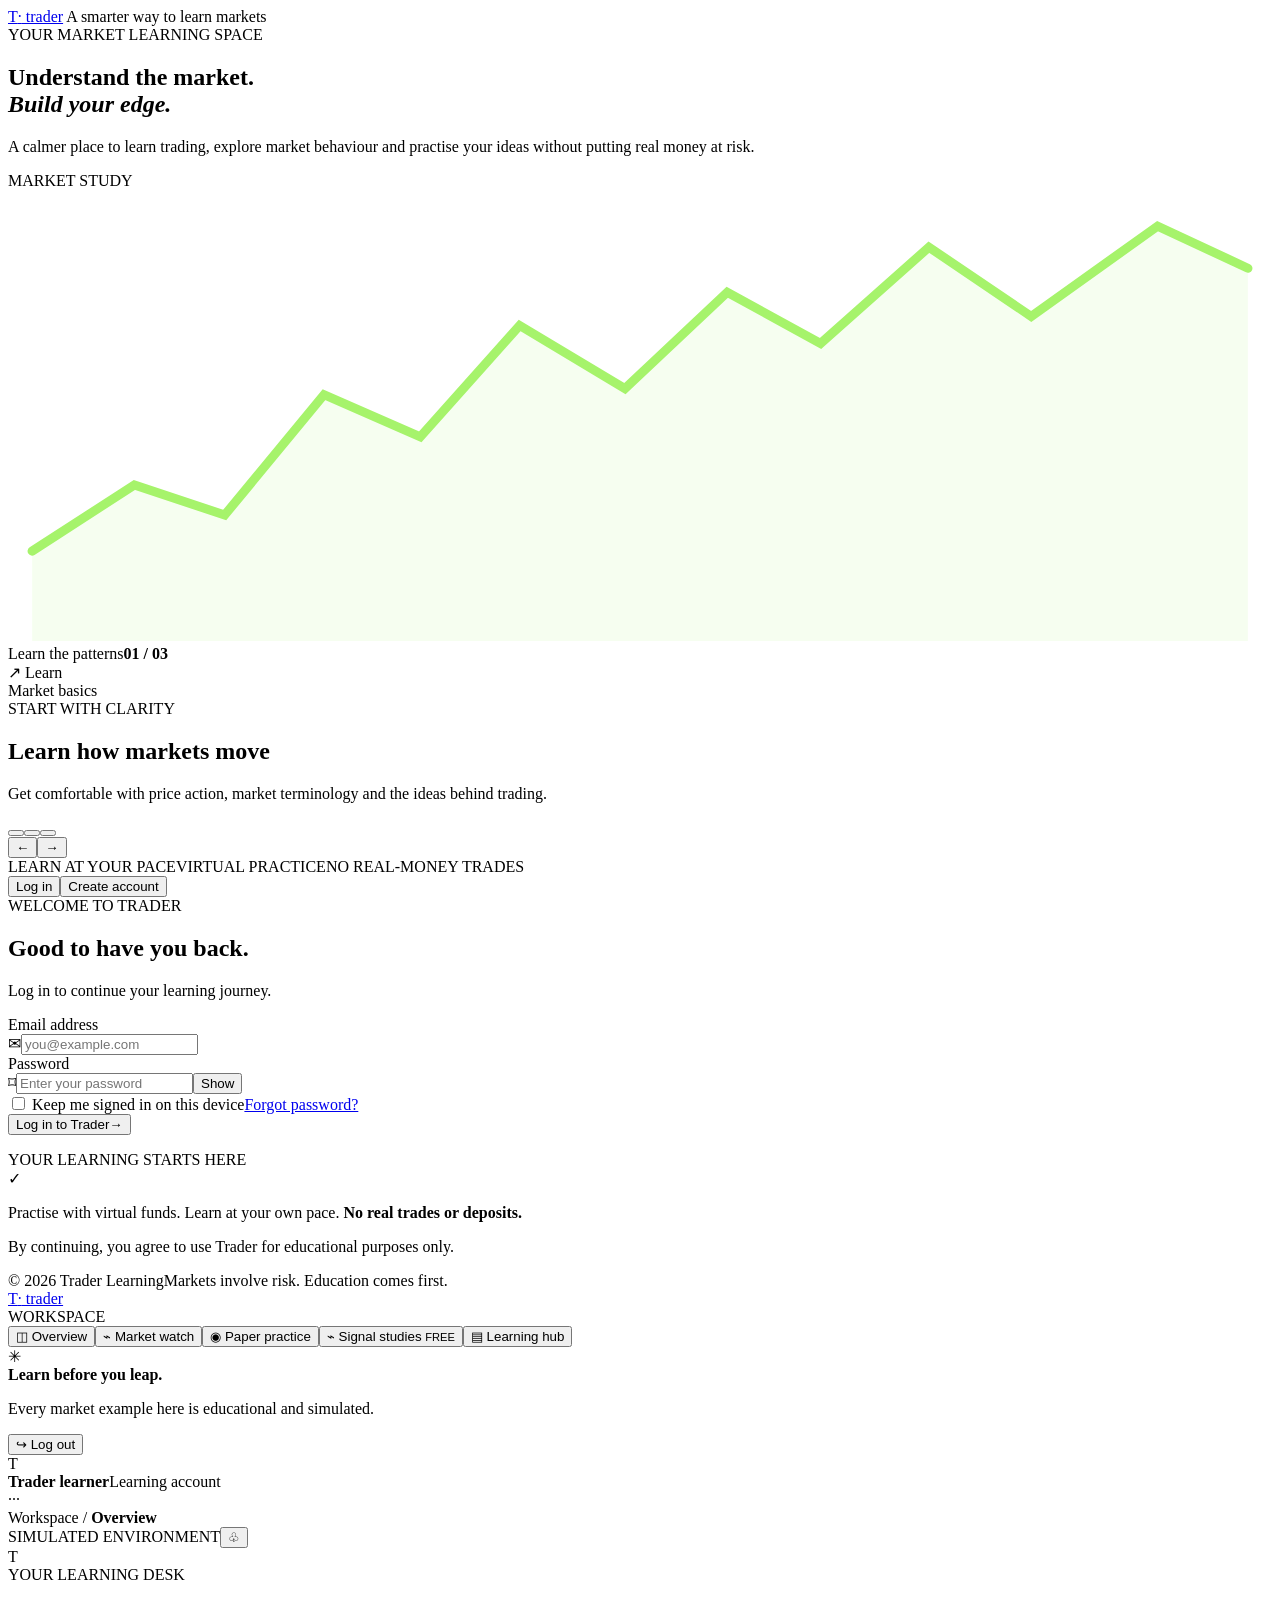
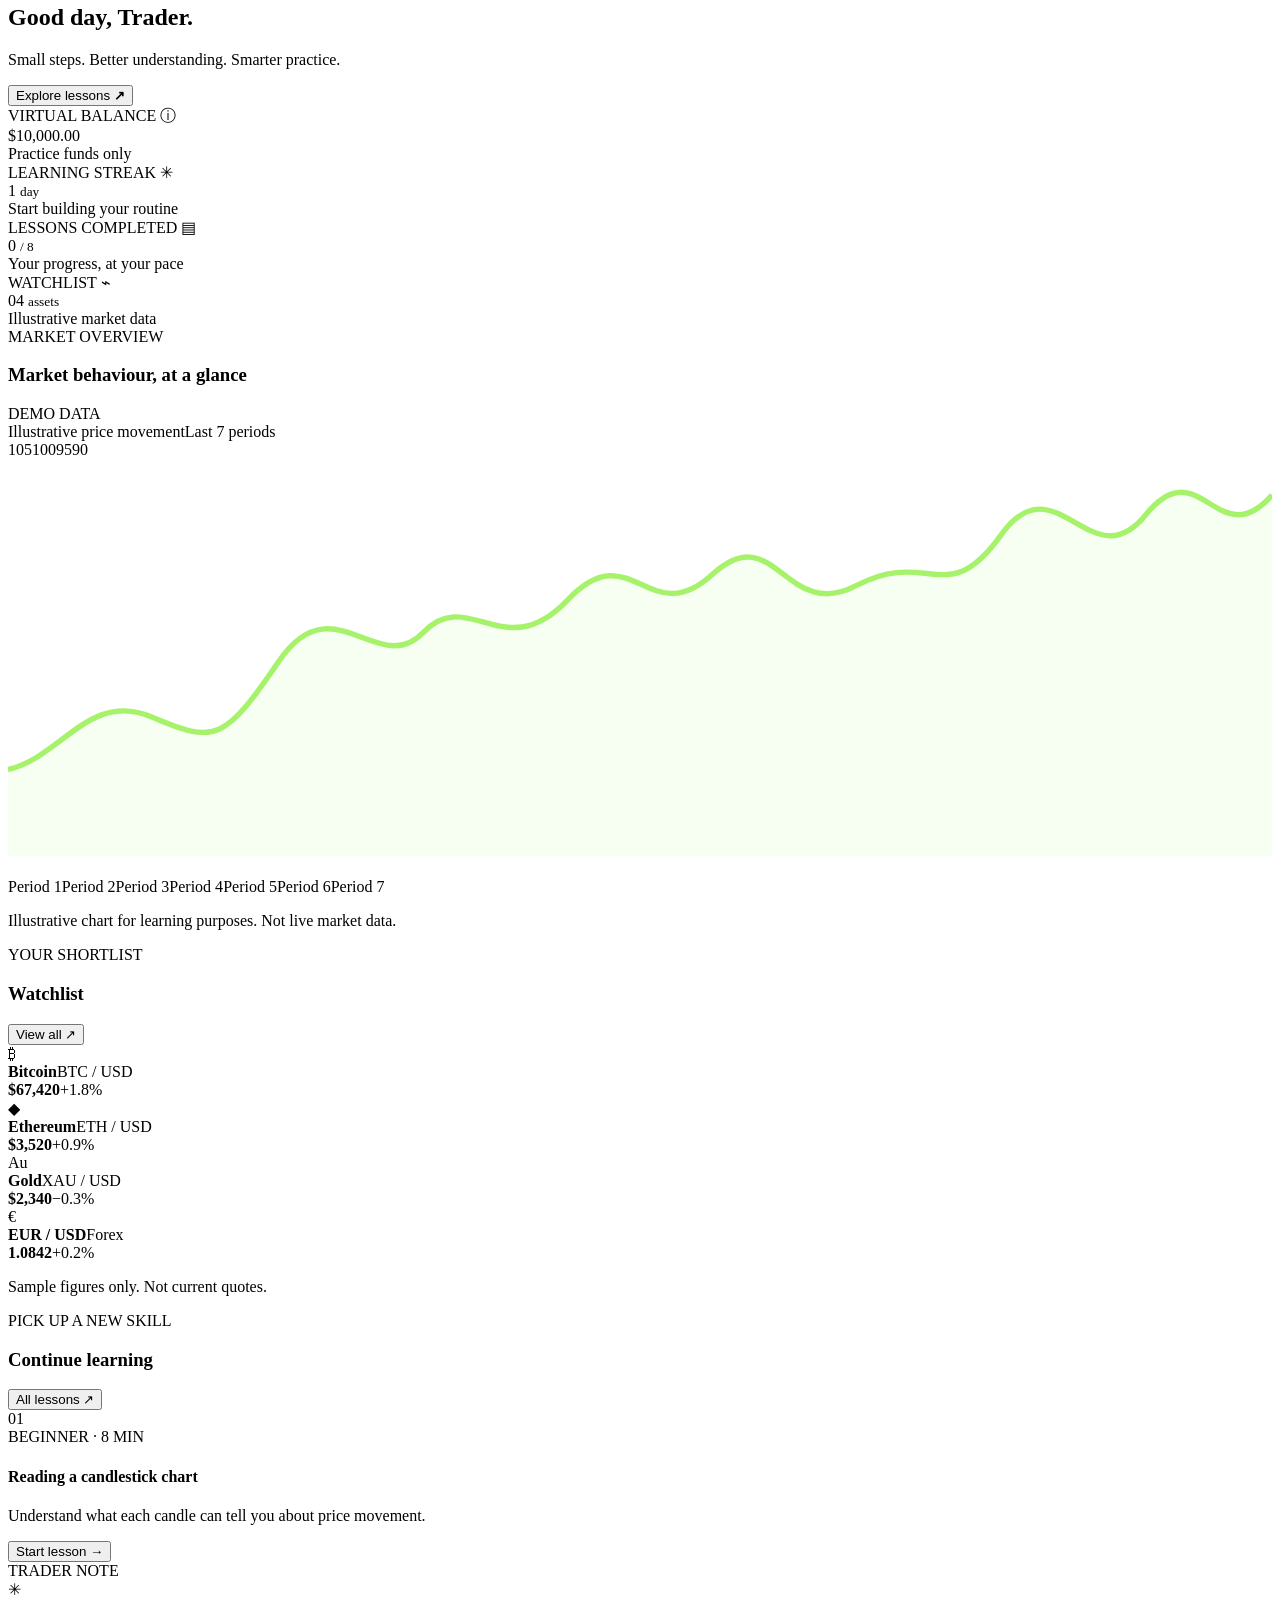
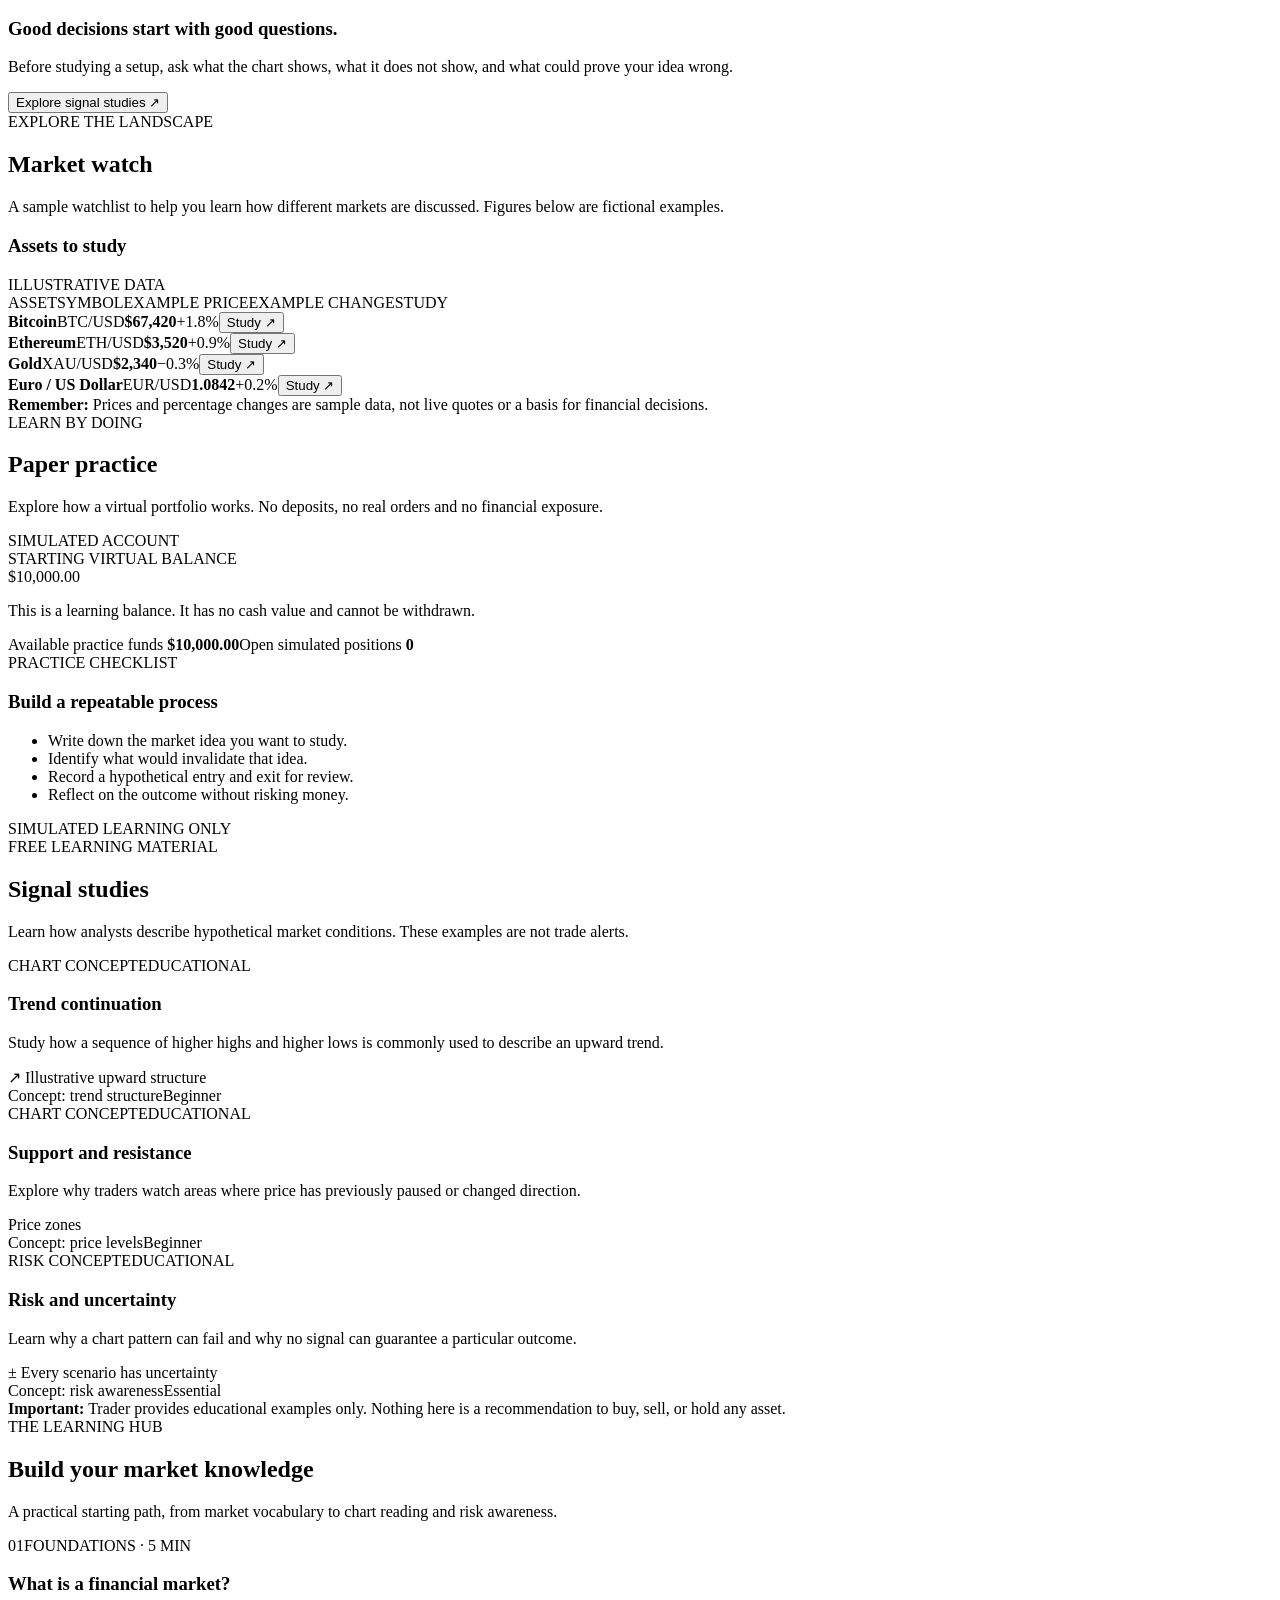
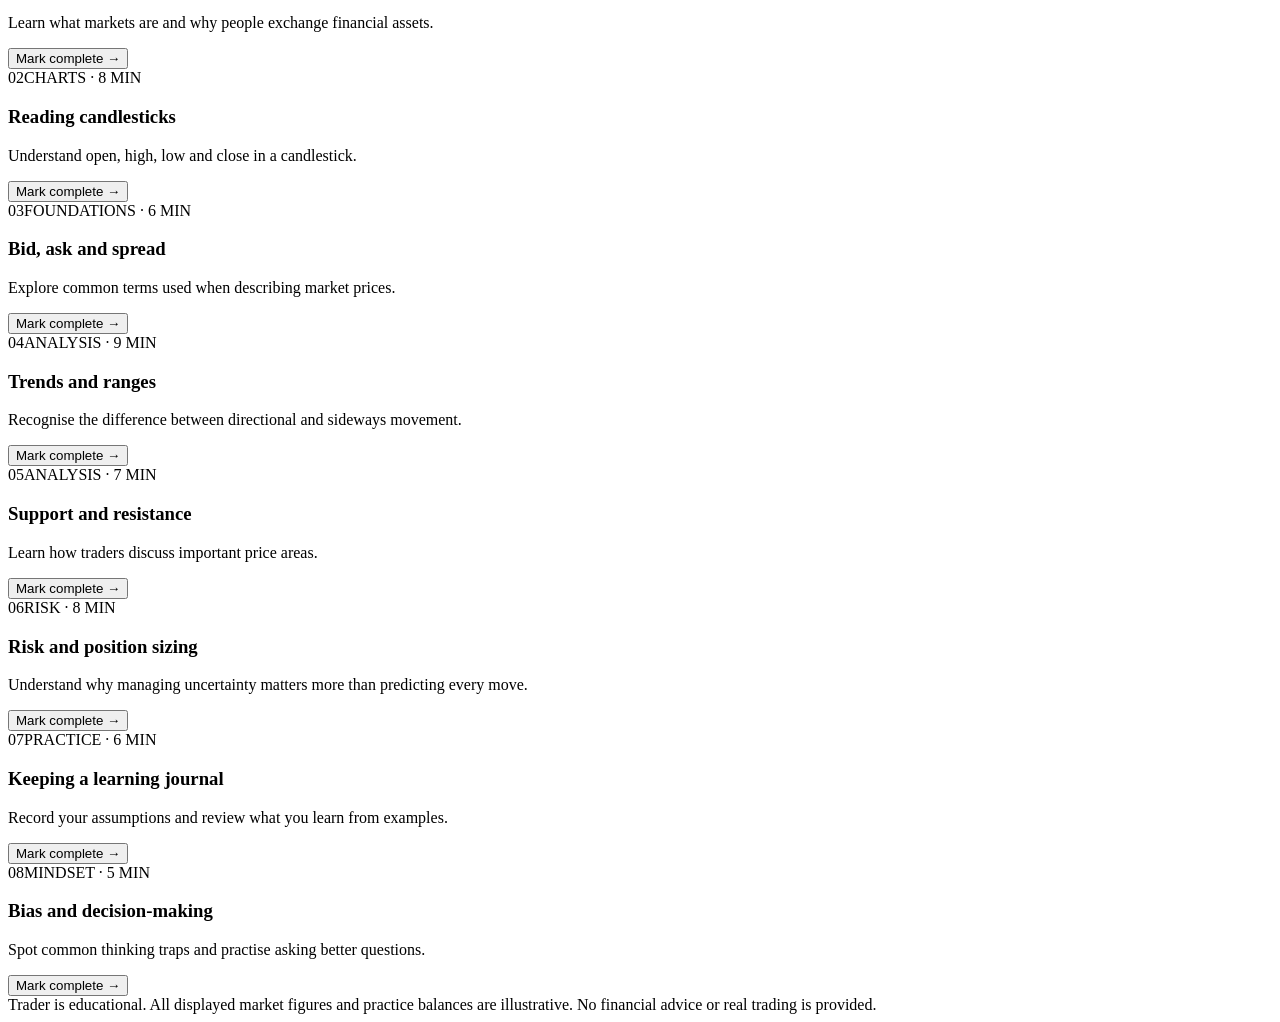
==== index.html @ 529ca163 "Build Trader educational trading platform interface" ====
<!DOCTYPE html>
<html lang="en"><head><meta charset="UTF-8"><meta name="viewport" content="width=device-width,initial-scale=1"><meta name="theme-color" content="#090e0c"><meta name="description" content="Learn markets, explore chart concepts and practise with virtual funds."><title>Trader | Learn the markets</title><link rel="preconnect" href="https://fonts.googleapis.com"><link href="https://fonts.googleapis.com/css2?family=DM+Sans:wght@400;500;600;700&family=Space+Grotesk:wght@400;500;600;700&display=swap" rel="stylesheet"><link rel="stylesheet" href="styles.css"></head>
<body>
<div class="auth-shell" id="authShell"><header class="auth-top"><a class="brand" href="#"><span class="brand-mark">T<span>·</span></span> trader</a><span class="secure-note"><i></i> A smarter way to learn markets</span></header>
<main class="auth-layout"><section class="intro-panel"><div class="eyebrow"><span class="pulse"></span> YOUR MARKET LEARNING SPACE</div><h1>Understand the market.<br><em>Build your edge.</em></h1><p class="intro-copy">A calmer place to learn trading, explore market behaviour and practise your ideas without putting real money at risk.</p>
<div class="slide-card"><div class="slide-art"><div class="art-grid"></div><div class="art-orbit orbit-one"></div><div class="art-orbit orbit-two"></div><div class="mini-chart"><span class="chart-label">MARKET STUDY</span><svg viewBox="0 0 420 150" role="img" aria-label="Illustrative market chart"><path d="M8 120 L42 98 L72 108 L105 68 L137 82 L170 45 L205 66 L239 34 L270 51 L306 19 L340 42 L382 12 L412 26" fill="none" stroke="#a6f36b" stroke-width="3" stroke-linecap="round"/><path d="M8 120 L42 98 L72 108 L105 68 L137 82 L170 45 L205 66 L239 34 L270 51 L306 19 L340 42 L382 12 L412 26 L412 150 L8 150Z" fill="#a6f36b" opacity=".1"/></svg><div class="chart-foot"><span>Learn the patterns</span><b>01 / 03</b></div></div><div class="floating-tag tag-a">↗ Learn</div><div class="floating-tag tag-b">Market basics</div></div><div class="slide-copy"><div class="slide-kicker" id="slideKicker">START WITH CLARITY</div><h2 id="slideTitle">Learn how markets move</h2><p id="slideText">Get comfortable with price action, market terminology and the ideas behind trading.</p></div><div class="slide-controls"><div class="dots"><button class="dot active" data-slide="0" aria-label="Slide 1"></button><button class="dot" data-slide="1" aria-label="Slide 2"></button><button class="dot" data-slide="2" aria-label="Slide 3"></button></div><div class="slide-arrows"><button id="prevSlide" aria-label="Previous slide">←</button><button id="nextSlide" aria-label="Next slide">→</button></div></div></div><div class="trust-row"><span>LEARN AT YOUR PACE</span><span>VIRTUAL PRACTICE</span><span>NO REAL-MONEY TRADES</span></div></section>
<section class="auth-card"><div class="auth-tabs"><button class="auth-tab active" data-mode="login">Log in</button><button class="auth-tab" data-mode="signup">Create account</button></div><div class="auth-heading"><div class="eyebrow">WELCOME TO TRADER</div><h2 id="authTitle">Good to have you back.</h2><p id="authSubtitle">Log in to continue your learning journey.</p></div><form id="authForm"><label for="email">Email address</label><div class="field"><span>✉</span><input id="email" type="email" placeholder="you@example.com" autocomplete="email" required></div><label for="password">Password</label><div class="field"><span>⌑</span><input id="password" type="password" placeholder="Enter your password" minlength="8" required><button class="show-pass" type="button" id="togglePassword">Show</button></div><div class="form-extras"><label class="check-label"><input type="checkbox" id="remember"> <span>Keep me signed in on this device</span></label><a href="#" id="forgotLink">Forgot password?</a></div><button class="primary-btn full" type="submit"><span id="submitText">Log in to Trader</span><b>→</b></button><p class="form-message" id="formMessage" role="status"></p></form><div class="auth-divider"><span>YOUR LEARNING STARTS HERE</span></div><div class="auth-foot"><span class="shield">✓</span><p>Practise with virtual funds. Learn at your own pace. <strong>No real trades or deposits.</strong></p></div><p class="terms">By continuing, you agree to use Trader for educational purposes only.</p></section></main><footer class="site-footer"><span>© 2026 Trader Learning</span><span>Markets involve risk. Education comes first.</span></footer></div>
<div class="app-shell hidden" id="appShell"><aside class="sidebar"><a class="brand side-brand" href="#"><span class="brand-mark">T<span>·</span></span> trader</a><div class="workspace-label">WORKSPACE</div><nav class="side-nav"><button class="nav-link active" data-page="overview"><span>◫</span> Overview</button><button class="nav-link" data-page="markets"><span>⌁</span> Market watch</button><button class="nav-link" data-page="practice"><span>◉</span> Paper practice</button><button class="nav-link" data-page="signals"><span>⌁</span> Signal studies <small>FREE</small></button><button class="nav-link" data-page="learn"><span>▤</span> Learning hub</button></nav><div class="sidebar-bottom"><div class="risk-card"><div class="risk-icon">✳</div><strong>Learn before you leap.</strong><p>Every market example here is educational and simulated.</p></div><button class="nav-link" id="logoutBtn"><span>↪</span> Log out</button><div class="profile-mini"><div class="avatar">T</div><div><strong id="profileEmail">Trader learner</strong><span>Learning account</span></div><span class="more">···</span></div></div></aside>
<main class="main-area"><header class="topbar"><div><span class="breadcrumb">Workspace /</span> <strong id="pageName">Overview</strong></div><div class="top-actions"><span class="market-status"><i></i> SIMULATED ENVIRONMENT</span><button class="icon-btn" aria-label="Notifications">♧</button><div class="avatar small-avatar">T</div></div></header><div class="page-content">
<section class="page-view active" id="page-overview"><div class="welcome-row"><div><div class="eyebrow">YOUR LEARNING DESK</div><h1>Good day, <span id="welcomeName">Trader</span>.</h1><p>Small steps. Better understanding. Smarter practice.</p></div><button class="outline-btn" data-go="learn">Explore lessons <b>↗</b></button></div>
<div class="stats-grid"><article class="stat-card"><div class="stat-top">VIRTUAL BALANCE <span>ⓘ</span></div><div class="stat-value">$10,000.00</div><div class="stat-foot"><span class="green-dot"></span> Practice funds only</div></article><article class="stat-card"><div class="stat-top">LEARNING STREAK <span>✳</span></div><div class="stat-value">1 <small>day</small></div><div class="stat-foot">Start building your routine</div></article><article class="stat-card"><div class="stat-top">LESSONS COMPLETED <span>▤</span></div><div class="stat-value" id="lessonCount">0 <small>/ 8</small></div><div class="stat-foot">Your progress, at your pace</div></article><article class="stat-card"><div class="stat-top">WATCHLIST <span>⌁</span></div><div class="stat-value">04 <small>assets</small></div><div class="stat-foot">Illustrative market data</div></article></div>
<div class="dashboard-grid"><article class="panel chart-panel"><div class="panel-head"><div><div class="eyebrow">MARKET OVERVIEW</div><h3>Market behaviour, at a glance</h3></div><span class="live-pill">DEMO DATA</span></div><div class="chart-legend"><span><i></i> Illustrative price movement</span><span>Last 7 periods</span></div><div class="large-chart"><div class="y-labels"><span>105</span><span>100</span><span>95</span><span>90</span></div><svg viewBox="0 0 700 230" preserveAspectRatio="none" role="img" aria-label="Illustrative market price chart"><path class="grid-line" d="M0 30H700 M0 85H700 M0 140H700 M0 195H700"/><path d="M0 172 C30 165 45 128 80 143 S120 156 150 112 S205 122 230 96 S275 115 310 78 S355 96 390 64 S430 91 470 70 S520 84 550 42 S600 68 630 31 S670 54 700 20 L700 220 L0 220Z" fill="#a6f36b" opacity=".09"/><path d="M0 172 C30 165 45 128 80 143 S120 156 150 112 S205 122 230 96 S275 115 310 78 S355 96 390 64 S430 91 470 70 S520 84 550 42 S600 68 630 31 S670 54 700 20" fill="none" stroke="#a6f36b" stroke-width="3"/></svg></div><div class="chart-x"><span>Period 1</span><span>Period 2</span><span>Period 3</span><span>Period 4</span><span>Period 5</span><span>Period 6</span><span>Period 7</span></div><p class="chart-disclaimer">Illustrative chart for learning purposes. Not live market data.</p></article>
<article class="panel watch-panel"><div class="panel-head"><div><div class="eyebrow">YOUR SHORTLIST</div><h3>Watchlist</h3></div><button class="text-btn" data-go="markets">View all ↗</button></div><div class="watch-row"><div class="coin-icon bitcoin">₿</div><div class="asset-name"><strong>Bitcoin</strong><span>BTC / USD</span></div><div class="asset-price"><strong>$67,420</strong><span class="positive">+1.8%</span></div></div><div class="watch-row"><div class="coin-icon ethereum">◆</div><div class="asset-name"><strong>Ethereum</strong><span>ETH / USD</span></div><div class="asset-price"><strong>$3,520</strong><span class="positive">+0.9%</span></div></div><div class="watch-row"><div class="coin-icon gold">Au</div><div class="asset-name"><strong>Gold</strong><span>XAU / USD</span></div><div class="asset-price"><strong>$2,340</strong><span class="negative">−0.3%</span></div></div><div class="watch-row"><div class="coin-icon forex">€</div><div class="asset-name"><strong>EUR / USD</strong><span>Forex</span></div><div class="asset-price"><strong>1.0842</strong><span class="positive">+0.2%</span></div></div><p class="chart-disclaimer">Sample figures only. Not current quotes.</p></article></div>
<div class="bottom-grid"><article class="panel"><div class="panel-head"><div><div class="eyebrow">PICK UP A NEW SKILL</div><h3>Continue learning</h3></div><button class="text-btn" data-go="learn">All lessons ↗</button></div><div class="lesson-feature"><div class="lesson-art"><span>01</span><div class="candles"><i></i><i></i><i></i><i></i><i></i><i></i><i></i></div></div><div class="lesson-info"><span class="lesson-tag">BEGINNER · 8 MIN</span><h4>Reading a candlestick chart</h4><p>Understand what each candle can tell you about price movement.</p><button class="small-primary" data-go="learn">Start lesson →</button></div></div></article><article class="panel insight-panel"><div class="eyebrow">TRADER NOTE</div><div class="insight-symbol">✳</div><h3>Good decisions start with good questions.</h3><p>Before studying a setup, ask what the chart shows, what it does not show, and what could prove your idea wrong.</p><button class="text-btn" data-go="signals">Explore signal studies ↗</button></article></div></section>
<section class="page-view" id="page-markets"><div class="eyebrow">EXPLORE THE LANDSCAPE</div><h1>Market watch</h1><p class="page-lead">A sample watchlist to help you learn how different markets are discussed. Figures below are fictional examples.</p><div class="panel table-panel"><div class="panel-head"><h3>Assets to study</h3><span class="live-pill">ILLUSTRATIVE DATA</span></div><div class="market-table"><div class="table-row table-head"><span>ASSET</span><span>SYMBOL</span><span>EXAMPLE PRICE</span><span>EXAMPLE CHANGE</span><span>STUDY</span></div><div class="table-row"><b>Bitcoin</b><span>BTC/USD</span><strong>$67,420</strong><span class="positive">+1.8%</span><button class="study-btn" data-study="Bitcoin">Study ↗</button></div><div class="table-row"><b>Ethereum</b><span>ETH/USD</span><strong>$3,520</strong><span class="positive">+0.9%</span><button class="study-btn" data-study="Ethereum">Study ↗</button></div><div class="table-row"><b>Gold</b><span>XAU/USD</span><strong>$2,340</strong><span class="negative">−0.3%</span><button class="study-btn" data-study="Gold">Study ↗</button></div><div class="table-row"><b>Euro / US Dollar</b><span>EUR/USD</span><strong>1.0842</strong><span class="positive">+0.2%</span><button class="study-btn" data-study="EUR/USD">Study ↗</button></div></div></div><div class="notice"><b>Remember:</b> Prices and percentage changes are sample data, not live quotes or a basis for financial decisions.</div></section>
<section class="page-view" id="page-practice"><div class="eyebrow">LEARN BY DOING</div><h1>Paper practice</h1><p class="page-lead">Explore how a virtual portfolio works. No deposits, no real orders and no financial exposure.</p><div class="practice-grid"><article class="panel virtual-card"><span class="live-pill">SIMULATED ACCOUNT</span><div class="eyebrow">STARTING VIRTUAL BALANCE</div><div class="virtual-balance">$10,000.00</div><p>This is a learning balance. It has no cash value and cannot be withdrawn.</p><div class="virtual-line"></div><div class="virtual-stats"><span>Available practice funds <b>$10,000.00</b></span><span>Open simulated positions <b>0</b></span></div></article><article class="panel"><div class="eyebrow">PRACTICE CHECKLIST</div><h3>Build a repeatable process</h3><ul class="check-list"><li>Write down the market idea you want to study.</li><li>Identify what would invalidate that idea.</li><li>Record a hypothetical entry and exit for review.</li><li>Reflect on the outcome without risking money.</li></ul><span class="practice-label">SIMULATED LEARNING ONLY</span></article></div></section>
<section class="page-view" id="page-signals"><div class="eyebrow">FREE LEARNING MATERIAL</div><h1>Signal studies</h1><p class="page-lead">Learn how analysts describe hypothetical market conditions. These examples are not trade alerts.</p><div class="signal-grid"><article class="panel signal-card"><div class="signal-top"><span class="lesson-tag">CHART CONCEPT</span><span class="neutral-pill">EDUCATIONAL</span></div><h3>Trend continuation</h3><p>Study how a sequence of higher highs and higher lows is commonly used to describe an upward trend.</p><div class="signal-visual up-visual">↗ <span>Illustrative upward structure</span></div><div class="signal-meta"><span>Concept: trend structure</span><span>Beginner</span></div></article><article class="panel signal-card"><div class="signal-top"><span class="lesson-tag">CHART CONCEPT</span><span class="neutral-pill">EDUCATIONAL</span></div><h3>Support and resistance</h3><p>Explore why traders watch areas where price has previously paused or changed direction.</p><div class="signal-visual level-visual"><i></i><i></i><span>Price zones</span></div><div class="signal-meta"><span>Concept: price levels</span><span>Beginner</span></div></article><article class="panel signal-card"><div class="signal-top"><span class="lesson-tag">RISK CONCEPT</span><span class="neutral-pill">EDUCATIONAL</span></div><h3>Risk and uncertainty</h3><p>Learn why a chart pattern can fail and why no signal can guarantee a particular outcome.</p><div class="signal-visual risk-visual">± <span>Every scenario has uncertainty</span></div><div class="signal-meta"><span>Concept: risk awareness</span><span>Essential</span></div></article></div><div class="notice"><b>Important:</b> Trader provides educational examples only. Nothing here is a recommendation to buy, sell, or hold any asset.</div></section>
<section class="page-view" id="page-learn"><div class="eyebrow">THE LEARNING HUB</div><h1>Build your market knowledge</h1><p class="page-lead">A practical starting path, from market vocabulary to chart reading and risk awareness.</p><div class="learning-grid" id="learningGrid"><article class="panel learning-card"><span class="lesson-number">01</span><span class="lesson-tag">FOUNDATIONS · 5 MIN</span><h3>What is a financial market?</h3><p>Learn what markets are and why people exchange financial assets.</p><button class="lesson-action" data-lesson="0">Mark complete <span>→</span></button></article><article class="panel learning-card"><span class="lesson-number">02</span><span class="lesson-tag">CHARTS · 8 MIN</span><h3>Reading candlesticks</h3><p>Understand open, high, low and close in a candlestick.</p><button class="lesson-action" data-lesson="1">Mark complete <span>→</span></button></article><article class="panel learning-card"><span class="lesson-number">03</span><span class="lesson-tag">FOUNDATIONS · 6 MIN</span><h3>Bid, ask and spread</h3><p>Explore common terms used when describing market prices.</p><button class="lesson-action" data-lesson="2">Mark complete <span>→</span></button></article><article class="panel learning-card"><span class="lesson-number">04</span><span class="lesson-tag">ANALYSIS · 9 MIN</span><h3>Trends and ranges</h3><p>Recognise the difference between directional and sideways movement.</p><button class="lesson-action" data-lesson="3">Mark complete <span>→</span></button></article><article class="panel learning-card"><span class="lesson-number">05</span><span class="lesson-tag">ANALYSIS · 7 MIN</span><h3>Support and resistance</h3><p>Learn how traders discuss important price areas.</p><button class="lesson-action" data-lesson="4">Mark complete <span>→</span></button></article><article class="panel learning-card"><span class="lesson-number">06</span><span class="lesson-tag">RISK · 8 MIN</span><h3>Risk and position sizing</h3><p>Understand why managing uncertainty matters more than predicting every move.</p><button class="lesson-action" data-lesson="5">Mark complete <span>→</span></button></article><article class="panel learning-card"><span class="lesson-number">07</span><span class="lesson-tag">PRACTICE · 6 MIN</span><h3>Keeping a learning journal</h3><p>Record your assumptions and review what you learn from examples.</p><button class="lesson-action" data-lesson="6">Mark complete <span>→</span></button></article><article class="panel learning-card"><span class="lesson-number">08</span><span class="lesson-tag">MINDSET · 5 MIN</span><h3>Bias and decision-making</h3><p>Spot common thinking traps and practise asking better questions.</p><button class="lesson-action" data-lesson="7">Mark complete <span>→</span></button></article></div></section>
<footer class="app-footer">Trader is educational. All displayed market figures and practice balances are illustrative. No financial advice or real trading is provided.</footer></div></main></div><script src="app.js"></script></body></html>
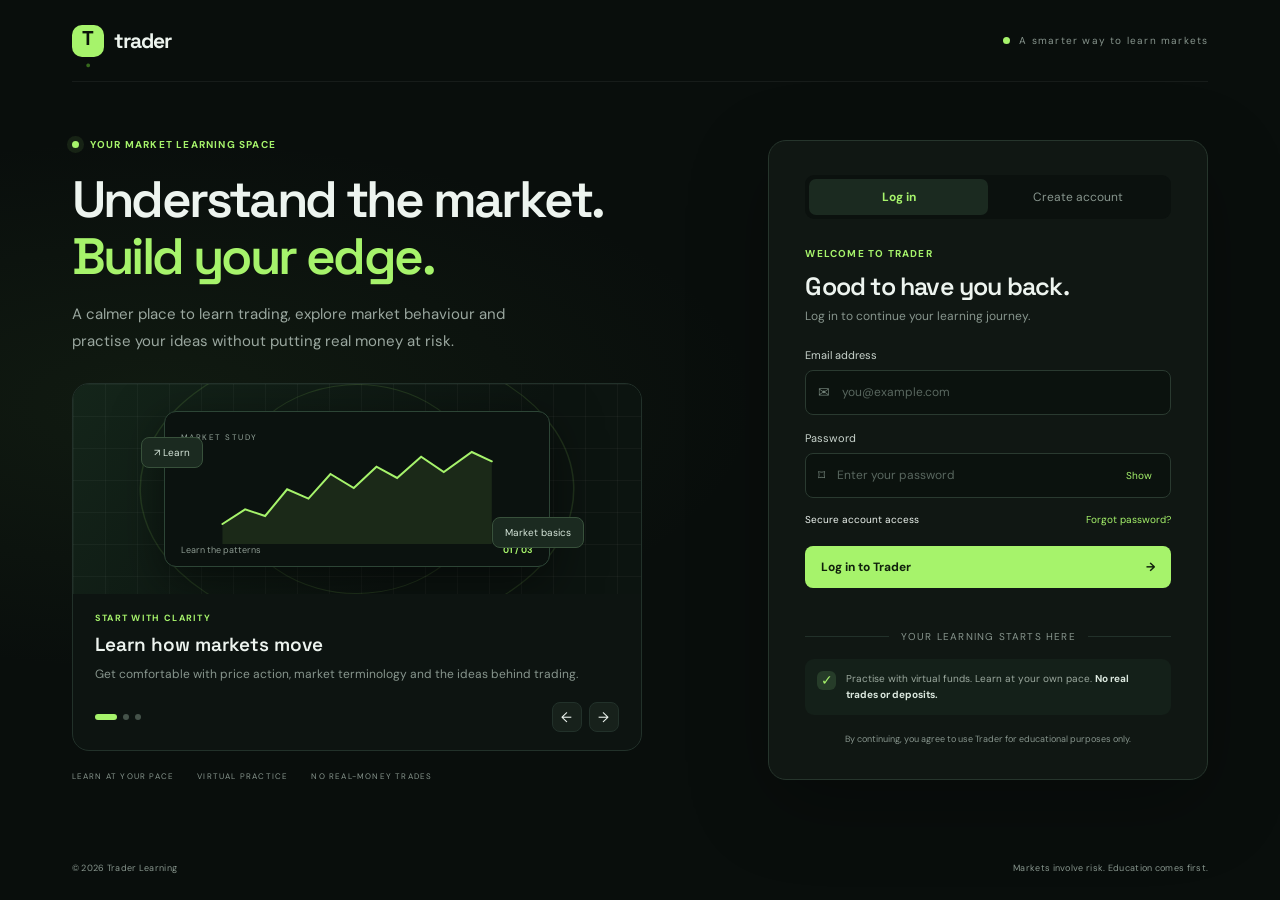
==== commit 568898b2: "Connect Trader signup UI and dedicated trading signals page" ====
--- a/index.html
+++ b/index.html
@@ -1,11 +1,11 @@
 <!DOCTYPE html>
-<html lang="en"><head><meta charset="UTF-8"><meta name="viewport" content="width=device-width,initial-scale=1"><meta name="theme-color" content="#090e0c"><meta name="description" content="Learn markets, explore chart concepts and practise with virtual funds."><title>Trader | Learn the markets</title><link rel="preconnect" href="https://fonts.googleapis.com"><link href="https://fonts.googleapis.com/css2?family=DM+Sans:wght@400;500;600;700&family=Space+Grotesk:wght@400;500;600;700&display=swap" rel="stylesheet"><link rel="stylesheet" href="styles.css"></head>
+<html lang="en"><head><meta charset="UTF-8"><meta name="viewport" content="width=device-width,initial-scale=1"><meta name="theme-color" content="#090e0c"><meta name="description" content="Learn markets, explore chart concepts and practise with virtual funds."><title>Trader | Learn the markets</title><link rel="preconnect" href="https://fonts.googleapis.com"><link href="https://fonts.googleapis.com/css2?family=DM+Sans:wght@400;500;600;700&family=Space+Grotesk:wght@400;500;600;700&display=swap" rel="stylesheet"><link rel="stylesheet" href="styles.css"><script type="module" src="app.js"></script></head>
 <body>
 <div class="auth-shell" id="authShell"><header class="auth-top"><a class="brand" href="#"><span class="brand-mark">T<span>·</span></span> trader</a><span class="secure-note"><i></i> A smarter way to learn markets</span></header>
 <main class="auth-layout"><section class="intro-panel"><div class="eyebrow"><span class="pulse"></span> YOUR MARKET LEARNING SPACE</div><h1>Understand the market.<br><em>Build your edge.</em></h1><p class="intro-copy">A calmer place to learn trading, explore market behaviour and practise your ideas without putting real money at risk.</p>
 <div class="slide-card"><div class="slide-art"><div class="art-grid"></div><div class="art-orbit orbit-one"></div><div class="art-orbit orbit-two"></div><div class="mini-chart"><span class="chart-label">MARKET STUDY</span><svg viewBox="0 0 420 150" role="img" aria-label="Illustrative market chart"><path d="M8 120 L42 98 L72 108 L105 68 L137 82 L170 45 L205 66 L239 34 L270 51 L306 19 L340 42 L382 12 L412 26" fill="none" stroke="#a6f36b" stroke-width="3" stroke-linecap="round"/><path d="M8 120 L42 98 L72 108 L105 68 L137 82 L170 45 L205 66 L239 34 L270 51 L306 19 L340 42 L382 12 L412 26 L412 150 L8 150Z" fill="#a6f36b" opacity=".1"/></svg><div class="chart-foot"><span>Learn the patterns</span><b>01 / 03</b></div></div><div class="floating-tag tag-a">↗ Learn</div><div class="floating-tag tag-b">Market basics</div></div><div class="slide-copy"><div class="slide-kicker" id="slideKicker">START WITH CLARITY</div><h2 id="slideTitle">Learn how markets move</h2><p id="slideText">Get comfortable with price action, market terminology and the ideas behind trading.</p></div><div class="slide-controls"><div class="dots"><button class="dot active" data-slide="0" aria-label="Slide 1"></button><button class="dot" data-slide="1" aria-label="Slide 2"></button><button class="dot" data-slide="2" aria-label="Slide 3"></button></div><div class="slide-arrows"><button id="prevSlide" aria-label="Previous slide">←</button><button id="nextSlide" aria-label="Next slide">→</button></div></div></div><div class="trust-row"><span>LEARN AT YOUR PACE</span><span>VIRTUAL PRACTICE</span><span>NO REAL-MONEY TRADES</span></div></section>
-<section class="auth-card"><div class="auth-tabs"><button class="auth-tab active" data-mode="login">Log in</button><button class="auth-tab" data-mode="signup">Create account</button></div><div class="auth-heading"><div class="eyebrow">WELCOME TO TRADER</div><h2 id="authTitle">Good to have you back.</h2><p id="authSubtitle">Log in to continue your learning journey.</p></div><form id="authForm"><label for="email">Email address</label><div class="field"><span>✉</span><input id="email" type="email" placeholder="you@example.com" autocomplete="email" required></div><label for="password">Password</label><div class="field"><span>⌑</span><input id="password" type="password" placeholder="Enter your password" minlength="8" required><button class="show-pass" type="button" id="togglePassword">Show</button></div><div class="form-extras"><label class="check-label"><input type="checkbox" id="remember"> <span>Keep me signed in on this device</span></label><a href="#" id="forgotLink">Forgot password?</a></div><button class="primary-btn full" type="submit"><span id="submitText">Log in to Trader</span><b>→</b></button><p class="form-message" id="formMessage" role="status"></p></form><div class="auth-divider"><span>YOUR LEARNING STARTS HERE</span></div><div class="auth-foot"><span class="shield">✓</span><p>Practise with virtual funds. Learn at your own pace. <strong>No real trades or deposits.</strong></p></div><p class="terms">By continuing, you agree to use Trader for educational purposes only.</p></section></main><footer class="site-footer"><span>© 2026 Trader Learning</span><span>Markets involve risk. Education comes first.</span></footer></div>
-<div class="app-shell hidden" id="appShell"><aside class="sidebar"><a class="brand side-brand" href="#"><span class="brand-mark">T<span>·</span></span> trader</a><div class="workspace-label">WORKSPACE</div><nav class="side-nav"><button class="nav-link active" data-page="overview"><span>◫</span> Overview</button><button class="nav-link" data-page="markets"><span>⌁</span> Market watch</button><button class="nav-link" data-page="practice"><span>◉</span> Paper practice</button><button class="nav-link" data-page="signals"><span>⌁</span> Signal studies <small>FREE</small></button><button class="nav-link" data-page="learn"><span>▤</span> Learning hub</button></nav><div class="sidebar-bottom"><div class="risk-card"><div class="risk-icon">✳</div><strong>Learn before you leap.</strong><p>Every market example here is educational and simulated.</p></div><button class="nav-link" id="logoutBtn"><span>↪</span> Log out</button><div class="profile-mini"><div class="avatar">T</div><div><strong id="profileEmail">Trader learner</strong><span>Learning account</span></div><span class="more">···</span></div></div></aside>
+<section class="auth-card"><div class="auth-tabs"><button class="auth-tab active" data-mode="login">Log in</button><button class="auth-tab" data-mode="signup">Create account</button></div><div class="auth-heading"><div class="eyebrow">WELCOME TO TRADER</div><h2 id="authTitle">Good to have you back.</h2><p id="authSubtitle">Log in to continue your learning journey.</p></div><form id="authForm"><div id="fullNameGroup" class="signup-name hidden"><label for="fullName">Your name</label><div class="field"><span>◉</span><input id="fullName" type="text" placeholder="Enter your name" autocomplete="name"></div></div><label for="email">Email address</label><div class="field"><span>✉</span><input id="email" type="email" placeholder="you@example.com" autocomplete="email" required></div><label for="password">Password</label><div class="field"><span>⌑</span><input id="password" type="password" placeholder="Enter your password" minlength="8" required><button class="show-pass" type="button" id="togglePassword">Show</button></div><div class="form-extras"><span class="session-note">Secure account access</span><a href="#" id="forgotLink">Forgot password?</a></div><button class="primary-btn full" type="submit"><span id="submitText">Log in to Trader</span><b>→</b></button><p class="form-message" id="formMessage" role="status"></p></form><div class="auth-divider"><span>YOUR LEARNING STARTS HERE</span></div><div class="auth-foot"><span class="shield">✓</span><p>Practise with virtual funds. Learn at your own pace. <strong>No real trades or deposits.</strong></p></div><p class="terms">By continuing, you agree to use Trader for educational purposes only.</p></section></main><footer class="site-footer"><span>© 2026 Trader Learning</span><span>Markets involve risk. Education comes first.</span></footer></div>
+<div class="app-shell hidden" id="appShell"><aside class="sidebar"><a class="brand side-brand" href="#"><span class="brand-mark">T<span>·</span></span> trader</a><div class="workspace-label">WORKSPACE</div><nav class="side-nav"><button class="nav-link active" data-page="overview"><span>◫</span> Overview</button><button class="nav-link" data-page="markets"><span>⌁</span> Market watch</button><button class="nav-link" data-page="practice"><span>◉</span> Paper practice</button><button class="nav-link" data-page="signals"><span>⌁</span> Trading signals <small>FREE</small></button><button class="nav-link" data-page="learn"><span>▤</span> Learning hub</button></nav><div class="sidebar-bottom"><div class="risk-card"><div class="risk-icon">✳</div><strong>Learn before you leap.</strong><p>Every market example here is educational and simulated.</p></div><button class="nav-link" id="logoutBtn"><span>↪</span> Log out</button><div class="profile-mini"><div class="avatar">T</div><div><strong id="profileEmail">Trader learner</strong><span>Learning account</span></div><span class="more">···</span></div></div></aside>
 <main class="main-area"><header class="topbar"><div><span class="breadcrumb">Workspace /</span> <strong id="pageName">Overview</strong></div><div class="top-actions"><span class="market-status"><i></i> SIMULATED ENVIRONMENT</span><button class="icon-btn" aria-label="Notifications">♧</button><div class="avatar small-avatar">T</div></div></header><div class="page-content">
 <section class="page-view active" id="page-overview"><div class="welcome-row"><div><div class="eyebrow">YOUR LEARNING DESK</div><h1>Good day, <span id="welcomeName">Trader</span>.</h1><p>Small steps. Better understanding. Smarter practice.</p></div><button class="outline-btn" data-go="learn">Explore lessons <b>↗</b></button></div>
 <div class="stats-grid"><article class="stat-card"><div class="stat-top">VIRTUAL BALANCE <span>ⓘ</span></div><div class="stat-value">$10,000.00</div><div class="stat-foot"><span class="green-dot"></span> Practice funds only</div></article><article class="stat-card"><div class="stat-top">LEARNING STREAK <span>✳</span></div><div class="stat-value">1 <small>day</small></div><div class="stat-foot">Start building your routine</div></article><article class="stat-card"><div class="stat-top">LESSONS COMPLETED <span>▤</span></div><div class="stat-value" id="lessonCount">0 <small>/ 8</small></div><div class="stat-foot">Your progress, at your pace</div></article><article class="stat-card"><div class="stat-top">WATCHLIST <span>⌁</span></div><div class="stat-value">04 <small>assets</small></div><div class="stat-foot">Illustrative market data</div></article></div>
@@ -14,6 +14,6 @@
 <div class="bottom-grid"><article class="panel"><div class="panel-head"><div><div class="eyebrow">PICK UP A NEW SKILL</div><h3>Continue learning</h3></div><button class="text-btn" data-go="learn">All lessons ↗</button></div><div class="lesson-feature"><div class="lesson-art"><span>01</span><div class="candles"><i></i><i></i><i></i><i></i><i></i><i></i><i></i></div></div><div class="lesson-info"><span class="lesson-tag">BEGINNER · 8 MIN</span><h4>Reading a candlestick chart</h4><p>Understand what each candle can tell you about price movement.</p><button class="small-primary" data-go="learn">Start lesson →</button></div></div></article><article class="panel insight-panel"><div class="eyebrow">TRADER NOTE</div><div class="insight-symbol">✳</div><h3>Good decisions start with good questions.</h3><p>Before studying a setup, ask what the chart shows, what it does not show, and what could prove your idea wrong.</p><button class="text-btn" data-go="signals">Explore signal studies ↗</button></article></div></section>
 <section class="page-view" id="page-markets"><div class="eyebrow">EXPLORE THE LANDSCAPE</div><h1>Market watch</h1><p class="page-lead">A sample watchlist to help you learn how different markets are discussed. Figures below are fictional examples.</p><div class="panel table-panel"><div class="panel-head"><h3>Assets to study</h3><span class="live-pill">ILLUSTRATIVE DATA</span></div><div class="market-table"><div class="table-row table-head"><span>ASSET</span><span>SYMBOL</span><span>EXAMPLE PRICE</span><span>EXAMPLE CHANGE</span><span>STUDY</span></div><div class="table-row"><b>Bitcoin</b><span>BTC/USD</span><strong>$67,420</strong><span class="positive">+1.8%</span><button class="study-btn" data-study="Bitcoin">Study ↗</button></div><div class="table-row"><b>Ethereum</b><span>ETH/USD</span><strong>$3,520</strong><span class="positive">+0.9%</span><button class="study-btn" data-study="Ethereum">Study ↗</button></div><div class="table-row"><b>Gold</b><span>XAU/USD</span><strong>$2,340</strong><span class="negative">−0.3%</span><button class="study-btn" data-study="Gold">Study ↗</button></div><div class="table-row"><b>Euro / US Dollar</b><span>EUR/USD</span><strong>1.0842</strong><span class="positive">+0.2%</span><button class="study-btn" data-study="EUR/USD">Study ↗</button></div></div></div><div class="notice"><b>Remember:</b> Prices and percentage changes are sample data, not live quotes or a basis for financial decisions.</div></section>
 <section class="page-view" id="page-practice"><div class="eyebrow">LEARN BY DOING</div><h1>Paper practice</h1><p class="page-lead">Explore how a virtual portfolio works. No deposits, no real orders and no financial exposure.</p><div class="practice-grid"><article class="panel virtual-card"><span class="live-pill">SIMULATED ACCOUNT</span><div class="eyebrow">STARTING VIRTUAL BALANCE</div><div class="virtual-balance">$10,000.00</div><p>This is a learning balance. It has no cash value and cannot be withdrawn.</p><div class="virtual-line"></div><div class="virtual-stats"><span>Available practice funds <b>$10,000.00</b></span><span>Open simulated positions <b>0</b></span></div></article><article class="panel"><div class="eyebrow">PRACTICE CHECKLIST</div><h3>Build a repeatable process</h3><ul class="check-list"><li>Write down the market idea you want to study.</li><li>Identify what would invalidate that idea.</li><li>Record a hypothetical entry and exit for review.</li><li>Reflect on the outcome without risking money.</li></ul><span class="practice-label">SIMULATED LEARNING ONLY</span></article></div></section>
-<section class="page-view" id="page-signals"><div class="eyebrow">FREE LEARNING MATERIAL</div><h1>Signal studies</h1><p class="page-lead">Learn how analysts describe hypothetical market conditions. These examples are not trade alerts.</p><div class="signal-grid"><article class="panel signal-card"><div class="signal-top"><span class="lesson-tag">CHART CONCEPT</span><span class="neutral-pill">EDUCATIONAL</span></div><h3>Trend continuation</h3><p>Study how a sequence of higher highs and higher lows is commonly used to describe an upward trend.</p><div class="signal-visual up-visual">↗ <span>Illustrative upward structure</span></div><div class="signal-meta"><span>Concept: trend structure</span><span>Beginner</span></div></article><article class="panel signal-card"><div class="signal-top"><span class="lesson-tag">CHART CONCEPT</span><span class="neutral-pill">EDUCATIONAL</span></div><h3>Support and resistance</h3><p>Explore why traders watch areas where price has previously paused or changed direction.</p><div class="signal-visual level-visual"><i></i><i></i><span>Price zones</span></div><div class="signal-meta"><span>Concept: price levels</span><span>Beginner</span></div></article><article class="panel signal-card"><div class="signal-top"><span class="lesson-tag">RISK CONCEPT</span><span class="neutral-pill">EDUCATIONAL</span></div><h3>Risk and uncertainty</h3><p>Learn why a chart pattern can fail and why no signal can guarantee a particular outcome.</p><div class="signal-visual risk-visual">± <span>Every scenario has uncertainty</span></div><div class="signal-meta"><span>Concept: risk awareness</span><span>Essential</span></div></article></div><div class="notice"><b>Important:</b> Trader provides educational examples only. Nothing here is a recommendation to buy, sell, or hold any asset.</div></section>
+<section class="page-view" id="page-signals"><div class="eyebrow">FREE LEARNING MATERIAL</div><h1>Trading signals</h1><p class="page-lead">Explore free educational signal examples. Each card explains a chart concept and the questions to ask. These are not live alerts or instructions to trade.</p><div class="signal-grid"><article class="panel signal-card"><div class="signal-top"><span class="lesson-tag">CHART CONCEPT</span><span class="neutral-pill">EDUCATIONAL</span></div><h3>Trend structure study</h3><p>Example observation: a chart shows successive higher swing highs and higher swing lows. Study how analysts describe this structure and what could invalidate the observation.</p><div class="signal-visual up-visual">↗ <span>Illustrative upward structure</span></div><div class="signal-meta"><span>Concept: trend structure</span><span>Beginner</span></div></article><article class="panel signal-card"><div class="signal-top"><span class="lesson-tag">CHART CONCEPT</span><span class="neutral-pill">EDUCATIONAL</span></div><h3>Support and resistance study</h3><p>Example observation: price has reacted around a previous area more than once. Learn why a zone is not a guaranteed turning point.</p><div class="signal-visual level-visual"><i></i><i></i><span>Price zones</span></div><div class="signal-meta"><span>Concept: price levels</span><span>Beginner</span></div></article><article class="panel signal-card"><div class="signal-top"><span class="lesson-tag">RISK CONCEPT</span><span class="neutral-pill">EDUCATIONAL</span></div><h3>Risk and uncertainty study</h3><p>Example observation: a chart pattern appears to be forming, but the available information is incomplete. Consider alternative explanations and uncertainty.</p><div class="signal-visual risk-visual">± <span>Every scenario has uncertainty</span></div><div class="signal-meta"><span>Concept: risk awareness</span><span>Essential</span></div></article></div><div class="notice"><b>Important:</b> Trader provides educational examples only. Nothing here is a recommendation to buy, sell, or hold any asset.</div></section>
 <section class="page-view" id="page-learn"><div class="eyebrow">THE LEARNING HUB</div><h1>Build your market knowledge</h1><p class="page-lead">A practical starting path, from market vocabulary to chart reading and risk awareness.</p><div class="learning-grid" id="learningGrid"><article class="panel learning-card"><span class="lesson-number">01</span><span class="lesson-tag">FOUNDATIONS · 5 MIN</span><h3>What is a financial market?</h3><p>Learn what markets are and why people exchange financial assets.</p><button class="lesson-action" data-lesson="0">Mark complete <span>→</span></button></article><article class="panel learning-card"><span class="lesson-number">02</span><span class="lesson-tag">CHARTS · 8 MIN</span><h3>Reading candlesticks</h3><p>Understand open, high, low and close in a candlestick.</p><button class="lesson-action" data-lesson="1">Mark complete <span>→</span></button></article><article class="panel learning-card"><span class="lesson-number">03</span><span class="lesson-tag">FOUNDATIONS · 6 MIN</span><h3>Bid, ask and spread</h3><p>Explore common terms used when describing market prices.</p><button class="lesson-action" data-lesson="2">Mark complete <span>→</span></button></article><article class="panel learning-card"><span class="lesson-number">04</span><span class="lesson-tag">ANALYSIS · 9 MIN</span><h3>Trends and ranges</h3><p>Recognise the difference between directional and sideways movement.</p><button class="lesson-action" data-lesson="3">Mark complete <span>→</span></button></article><article class="panel learning-card"><span class="lesson-number">05</span><span class="lesson-tag">ANALYSIS · 7 MIN</span><h3>Support and resistance</h3><p>Learn how traders discuss important price areas.</p><button class="lesson-action" data-lesson="4">Mark complete <span>→</span></button></article><article class="panel learning-card"><span class="lesson-number">06</span><span class="lesson-tag">RISK · 8 MIN</span><h3>Risk and position sizing</h3><p>Understand why managing uncertainty matters more than predicting every move.</p><button class="lesson-action" data-lesson="5">Mark complete <span>→</span></button></article><article class="panel learning-card"><span class="lesson-number">07</span><span class="lesson-tag">PRACTICE · 6 MIN</span><h3>Keeping a learning journal</h3><p>Record your assumptions and review what you learn from examples.</p><button class="lesson-action" data-lesson="6">Mark complete <span>→</span></button></article><article class="panel learning-card"><span class="lesson-number">08</span><span class="lesson-tag">MINDSET · 5 MIN</span><h3>Bias and decision-making</h3><p>Spot common thinking traps and practise asking better questions.</p><button class="lesson-action" data-lesson="7">Mark complete <span>→</span></button></article></div></section>
 <footer class="app-footer">Trader is educational. All displayed market figures and practice balances are illustrative. No financial advice or real trading is provided.</footer></div></main></div><script src="app.js"></script></body></html>
--- a/styles.css
+++ b/styles.css
@@ -0,0 +1 @@
+:root{--bg:#090e0c;--panel:#101815;--line:#22312a;--muted:#87958d;--text:#edf4ef;--green:#a6f36b;--red:#ed8c83;--font:'DM Sans',sans-serif;--display:'Space Grotesk',sans-serif}*{box-sizing:border-box}body{margin:0;background:var(--bg);color:var(--text);font-family:var(--font);font-size:14px}button,input{font:inherit}button{cursor:pointer}a{color:inherit;text-decoration:none}.hidden{display:none!important}.auth-shell{min-height:100vh;background:radial-gradient(ellipse at 12% 45%,#4d7e391c,transparent 38%),#090e0c;padding:0 5.6%}.auth-top,.site-footer{height:82px;display:flex;align-items:center;justify-content:space-between;border-bottom:1px solid #ffffff0f}.brand{display:inline-flex;align-items:center;gap:10px;font:700 21px var(--display);letter-spacing:-1px}.brand-mark{width:32px;height:32px;border-radius:10px;background:var(--green);color:#0b1309;display:grid;place-items:center;font:700 20px var(--display)}.brand-mark span{color:#376a1d}.secure-note,.trust-row,.workspace-label,.eyebrow,.stat-top,.chart-disclaimer,.site-footer,.terms,.auth-divider,.lesson-tag,.signal-meta,.app-footer{font-size:10px;letter-spacing:1.2px;color:var(--muted)}.secure-note{display:flex;align-items:center;gap:9px}.secure-note i,.market-status i,.green-dot,.pulse{width:7px;height:7px;background:var(--green);border-radius:50%;display:inline-block}.auth-layout{max-width:1180px;min-height:calc(100vh - 145px);margin:auto;display:grid;grid-template-columns:1.12fr .88fr;align-items:center;gap:9%;padding:48px 0}.intro-panel h1{font:600 clamp(36px,4vw,54px)/1.12 var(--display);letter-spacing:-2.6px;margin:20px 0 16px}.intro-panel h1 em{font-style:normal;color:var(--green)}.intro-copy{max-width:480px;color:#9aa79f;line-height:1.8;font-size:15px;margin-bottom:28px}.eyebrow{color:var(--green);font-weight:700}.pulse{margin-right:8px;box-shadow:0 0 0 5px #a6f36b17}.slide-card{max-width:570px;border:1px solid var(--line);background:#0d1411;border-radius:17px;overflow:hidden}.slide-art{height:210px;position:relative;overflow:hidden;background:linear-gradient(130deg,#14251a,#0c1410 65%);display:grid;place-items:center}.art-grid{position:absolute;inset:0;background-image:linear-gradient(#ffffff09 1px,transparent 1px),linear-gradient(90deg,#ffffff09 1px,transparent 1px);background-size:32px 32px}.art-orbit{position:absolute;border:1px solid #a6f36b22;border-radius:50%;width:290px;height:290px}.orbit-one{transform:scaleX(1.5) rotate(-24deg)}.orbit-two{transform:scaleX(1.2) rotate(40deg);width:210px;height:210px}.mini-chart{position:relative;width:68%;z-index:1;background:#0b120f;border:1px solid #2d4536;border-radius:12px;padding:14px 16px 10px;box-shadow:0 15px 50px #0008}.mini-chart svg{width:100%;height:100px;display:block}.chart-label{font-size:8px;letter-spacing:1.5px;color:#94a49a}.chart-foot{display:flex;justify-content:space-between;font-size:9px;color:#8c9a91}.chart-foot b{color:var(--green)}.floating-tag{position:absolute;background:#1b2a20;border:1px solid #38513b;padding:8px 12px;border-radius:8px;font-size:10px;color:#d5e5d9;z-index:2}.tag-a{left:12%;top:25%}.tag-b{right:10%;bottom:22%}.slide-copy{padding:18px 22px 4px}.slide-kicker{font-size:9px;letter-spacing:1.3px;color:var(--green);font-weight:700}.slide-copy h2{font:600 19px var(--display);margin:8px 0}.slide-copy p{font-size:12px;color:var(--muted);line-height:1.6;margin:0}.slide-controls{display:flex;align-items:center;justify-content:space-between;padding:14px 22px 18px}.dots{display:flex;gap:6px}.dot{width:6px;height:6px;border:0;border-radius:20px;background:#45534a;padding:0}.dot.active{width:22px;background:var(--green)}.slide-arrows{display:flex;gap:7px}.slide-arrows button,.icon-btn{width:30px;height:30px;background:#17211b;border:1px solid var(--line);border-radius:8px;color:var(--text)}.trust-row{display:flex;gap:23px;margin-top:20px;font-size:8px}.auth-card{background:#101713;border:1px solid #26352c;border-radius:18px;padding:34px 36px;max-width:440px;width:100%;justify-self:end;box-shadow:0 24px 80px #0004}.auth-tabs{display:flex;background:#0b110e;padding:4px;border-radius:9px}.auth-tab{flex:1;border:0;background:none;color:var(--muted);padding:10px;border-radius:7px;font-size:12px}.auth-tab.active{background:#1b2a20;color:var(--green);font-weight:700}.auth-heading{margin:28px 0 24px}.auth-heading h2{font:600 25px var(--display);letter-spacing:-.8px;margin:10px 0 6px}.auth-heading p{color:var(--muted);font-size:12px;margin:0}.auth-card form>label{display:block;font-size:11px;color:#c9d4cd;margin:16px 0 8px}.field{height:45px;border:1px solid #2a3a30;border-radius:8px;background:#0b120e;display:flex;align-items:center;padding:0 12px;gap:10px;color:#718178}.field:focus-within{border-color:#7ebd51}.field input{background:none;border:0;outline:0;color:var(--text);width:100%;font-size:12px}.field input::placeholder{color:#59675f}.show-pass{border:0;background:none;color:var(--green);font-size:10px}.form-extras{display:flex;justify-content:space-between;align-items:center;margin:15px 0 20px;font-size:10px}.check-label{display:flex;align-items:center;gap:6px;color:var(--muted)}.check-label input{accent-color:var(--green)}.form-extras a{color:var(--green)}.primary-btn{background:var(--green);color:#10200c;border:0;border-radius:8px;padding:13px 16px;font-weight:700;font-size:12px;display:flex;justify-content:space-between;align-items:center}.primary-btn:hover,.small-primary:hover{background:#bbff8a}.full{width:100%}.form-message{min-height:16px;color:var(--green);font-size:10px;line-height:1.5}.auth-divider{display:flex;align-items:center;gap:12px;margin:16px 0}.auth-divider:before,.auth-divider:after{content:'';height:1px;background:var(--line);flex:1}.auth-foot{display:flex;gap:10px;align-items:flex-start;background:#142019;padding:12px;border-radius:9px}.shield{width:19px;height:19px;display:grid;place-items:center;background:#263c29;color:var(--green);border-radius:6px;flex:none}.auth-foot p{font-size:10px;line-height:1.6;color:#9ca99f;margin:0}.auth-foot strong{color:#dce8df}.terms{text-align:center;font-size:9px;letter-spacing:0;margin:18px 0 0}.site-footer{height:62px;border:0;font-size:9px;letter-spacing:.3px}.app-shell{min-height:100vh;display:grid;grid-template-columns:238px 1fr;background:#0a100d}.sidebar{height:100vh;position:sticky;top:0;border-right:1px solid var(--line);padding:27px 17px 18px;display:flex;flex-direction:column;background:#0d1410}.side-brand{padding:0 10px 35px}.workspace-label{font-size:9px;padding:0 11px 12px}.side-nav{display:grid;gap:5px}.nav-link{width:100%;border:0;background:transparent;color:#9aa79e;padding:12px 11px;border-radius:8px;text-align:left;display:flex;align-items:center;gap:12px;font-size:12px}.nav-link>span{font-size:17px;width:18px;text-align:center}.nav-link.active,.nav-link:hover{background:#1a2920;color:var(--green)}.nav-link small{margin-left:auto;color:var(--green);font-size:8px;letter-spacing:.8px}.sidebar-bottom{margin-top:auto}.risk-card{background:#142019;border:1px solid #27392d;border-radius:10px;padding:15px;margin-bottom:18px}.risk-icon{color:var(--green);font-size:20px}.risk-card strong{display:block;font:600 12px var(--display);margin:8px 0 5px}.risk-card p{font-size:10px;color:var(--muted);line-height:1.6;margin:0}.profile-mini{display:flex;align-items:center;gap:9px;border-top:1px solid var(--line);padding:17px 5px 0;margin-top:12px}.avatar{width:30px;height:30px;background:#263b2a;color:var(--green);display:grid;place-items:center;border-radius:9px;font-weight:700}.profile-mini strong,.profile-mini span{display:block;font-size:10px}.profile-mini span{color:var(--muted);margin-top:3px}.profile-mini .more{margin-left:auto;font-size:19px}.main-area{min-width:0}.topbar{height:70px;border-bottom:1px solid var(--line);display:flex;align-items:center;justify-content:space-between;padding:0 4.2%;background:#0d1410}.topbar>div:first-child{font-size:12px}.breadcrumb{color:#718077}.top-actions{display:flex;align-items:center;gap:17px}.market-status{font-size:8px;letter-spacing:1px;color:#a7b4aa;display:flex;align-items:center;gap:8px}.market-status i{width:6px;height:6px}.small-avatar{width:29px;height:29px}.page-content{max-width:1500px;margin:auto;padding:38px 4.2% 22px}.page-view{display:none}.page-view.active{display:block}.welcome-row{display:flex;justify-content:space-between;align-items:center;margin-bottom:27px}.welcome-row h1,.page-view>h1{font:600 29px var(--display);letter-spacing:-1.2px;margin:9px 0 5px}.welcome-row p,.page-lead{font-size:12px;color:var(--muted);margin:0}.outline-btn{border:1px solid #3b5140;background:transparent;color:var(--green);padding:10px 14px;border-radius:8px;font-size:11px}.outline-btn b{margin-left:15px}.stats-grid{display:grid;grid-template-columns:repeat(4,1fr);gap:13px;margin-bottom:17px}.stat-card,.panel{background:var(--panel);border:1px solid var(--line);border-radius:11px}.stat-card{padding:17px}.stat-top{display:flex;justify-content:space-between;font-size:8px}.stat-value{font:600 24px var(--display);margin:13px 0 8px}.stat-value small{font-size:12px;color:var(--muted)}.stat-foot{font-size:9px;color:var(--muted);display:flex;align-items:center;gap:7px}.green-dot{width:5px;height:5px}.dashboard-grid{display:grid;grid-template-columns:1.65fr 1fr;gap:14px}.panel{padding:19px}.panel-head{display:flex;align-items:center;justify-content:space-between;gap:10px}.panel-head h3,.panel h3{font:600 15px var(--display);margin:6px 0 0}.live-pill,.neutral-pill{font-size:8px;letter-spacing:.7px;border:1px solid #39513c;color:var(--green);padding:5px 8px;border-radius:20px;white-space:nowrap}.chart-legend{display:flex;justify-content:space-between;color:var(--muted);font-size:9px;margin:24px 0 10px}.chart-legend i{display:inline-block;width:7px;height:7px;border-radius:50%;background:var(--green);margin-right:6px}.large-chart{height:190px;position:relative;padding-left:35px}.large-chart svg{width:100%;height:100%;overflow:visible}.grid-line{stroke:#26352c;stroke-width:1;stroke-dasharray:3 5}.y-labels{position:absolute;left:0;top:0;bottom:0;display:flex;flex-direction:column;justify-content:space-between;color:#65736a;font-size:8px}.chart-x{display:flex;justify-content:space-between;padding-left:35px;color:#65736a;font-size:8px}.chart-disclaimer{font-size:8px;letter-spacing:.2px;margin:15px 0 0}.watch-row{display:flex;align-items:center;padding:14px 0;border-bottom:1px solid #202d25;gap:10px}.watch-row:last-of-type{border:0}.coin-icon{width:31px;height:31px;border-radius:50%;display:grid;place-items:center;font-weight:700}.bitcoin{background:#342817;color:#f6b94e}.ethereum{background:#202b45;color:#a6b7ff}.gold{background:#3c3420;color:#e7cb73;font-size:10px}.forex{background:#1d342a;color:#a6f36b}.asset-name{flex:1}.asset-name strong,.asset-name span,.asset-price strong,.asset-price span{display:block}.asset-name strong,.asset-price strong{font-size:10px}.asset-name span,.asset-price span{font-size:9px;color:var(--muted);margin-top:4px}.asset-price{text-align:right}.positive{color:var(--green)!important}.negative{color:var(--red)!important}.bottom-grid{display:grid;grid-template-columns:1.65fr 1fr;gap:14px;margin-top:14px}.lesson-feature{display:flex;gap:16px;margin-top:18px;align-items:center}.lesson-art{width:128px;height:108px;border-radius:9px;background:linear-gradient(140deg,#253d29,#111b14);position:relative;overflow:hidden;flex:none}.lesson-art>span{position:absolute;top:10px;left:12px;color:#d6edcf;font:600 22px var(--display)}.candles{position:absolute;bottom:15px;left:17px;right:15px;display:flex;align-items:end;gap:8px;height:50px}.candles i{width:8px;background:var(--green);height:27px;position:relative;border-radius:1px}.candles i:before{content:'';position:absolute;left:3px;top:-9px;height:46px;width:1px;background:var(--green)}.candles i:nth-child(2){height:36px}.candles i:nth-child(3){height:20px}.candles i:nth-child(4){height:42px}.candles i:nth-child(5){height:31px}.candles i:nth-child(6){height:46px}.candles i:nth-child(7){height:38px}.lesson-info{min-width:0}.lesson-tag{font-size:8px;color:var(--green)}.lesson-info h4{font:600 13px var(--display);margin:7px 0}.lesson-info p,.signal-card p{font-size:10px;color:var(--muted);line-height:1.6;margin:0 0 11px}.small-primary{background:var(--green);border:0;border-radius:6px;padding:8px 10px;color:#13200f;font-size:9px;font-weight:700}.insight-panel{position:relative;overflow:hidden}.insight-symbol{font-size:27px;color:var(--green);margin:16px 0 8px}.insight-panel h3{max-width:260px;line-height:1.35}.insight-panel p{font-size:10px;color:var(--muted);line-height:1.7;max-width:300px}.text-btn{background:none;border:0;color:var(--green);font-size:10px}.page-view>h1{margin-bottom:7px}.page-lead{line-height:1.7;margin-bottom:25px}.table-panel{margin-top:18px}.market-table{margin-top:18px}.table-row{display:grid;grid-template-columns:1.3fr 1fr 1fr 1fr .6fr;align-items:center;gap:10px;padding:15px 8px;border-bottom:1px solid #202d25;font-size:10px}.table-row:last-child{border:0}.table-head{color:var(--muted);font-size:8px;letter-spacing:.8px}.study-btn{background:#1b2a20;color:var(--green);border:1px solid #334a37;border-radius:6px;padding:7px;font-size:9px}.notice{border:1px solid #3c432b;background:#1b2015;color:#c0c9b7;padding:14px 16px;border-radius:9px;font-size:10px;line-height:1.7;margin-top:17px}.notice b{color:var(--green)}.practice-grid{display:grid;grid-template-columns:1fr 1fr;gap:15px}.virtual-card{background:linear-gradient(130deg,#14231a,#101815)}.virtual-balance{font:600 36px var(--display);margin:13px 0}.virtual-card p{font-size:10px;color:var(--muted)}.virtual-line{height:1px;background:var(--line);margin:20px 0}.virtual-stats span{display:flex;justify-content:space-between;color:var(--muted);font-size:10px;margin:12px 0}.virtual-stats b{color:var(--text)}.check-list{padding-left:17px;color:#aab6ad;font-size:11px;line-height:2.3}.practice-label{font-size:8px;color:var(--green);letter-spacing:1px}.signal-grid{display:grid;grid-template-columns:repeat(3,1fr);gap:14px}.signal-card h3{margin:17px 0 8px}.signal-top{display:flex;justify-content:space-between;gap:6px}.neutral-pill{color:#bdc7bf;border-color:#39443c}.signal-visual{height:86px;border-radius:8px;background:#142019;margin:15px 0;display:flex;align-items:center;justify-content:center;gap:10px;color:var(--green);font:600 25px var(--display)}.signal-visual span{font:10px var(--font);color:#a8b5ab}.level-visual{position:relative}.level-visual i{position:absolute;left:10%;right:10%;height:1px;border-top:1px dashed #a6f36b66}.level-visual i:first-child{top:28px}.level-visual i:nth-child(2){bottom:25px}.level-visual span{z-index:1;background:#142019;padding:5px}.risk-visual{color:#e6c77d}.signal-meta{display:flex;justify-content:space-between;font-size:8px;letter-spacing:.2px}.learning-grid{display:grid;grid-template-columns:repeat(4,1fr);gap:13px}.learning-card{position:relative;min-height:205px;padding:18px}.lesson-number{display:block;font:600 27px var(--display);color:#48634a;margin-bottom:20px}.learning-card h3{font-size:13px;line-height:1.35;margin:8px 0}.learning-card p{font-size:10px;line-height:1.6;color:var(--muted);min-height:48px}.lesson-action{display:flex;justify-content:space-between;width:100%;background:none;border:0;border-top:1px solid var(--line);padding:12px 0 0;color:var(--green);font-size:10px;text-align:left}.lesson-action.done{color:#9aa79e}.lesson-action.done span{color:var(--green)}.app-footer{border-top:1px solid var(--line);margin-top:28px;padding:17px 0 0;line-height:1.6;letter-spacing:.2px}@media(max-width:1050px){.auth-layout{gap:4%}.auth-card{padding:27px}.stats-grid{grid-template-columns:repeat(2,1fr)}.learning-grid{grid-template-columns:repeat(2,1fr)}}@media(max-width:760px){.auth-shell{padding:0 5%}.auth-top{height:65px}.secure-note{font-size:0}.auth-layout{grid-template-columns:1fr;padding:35px 0;gap:25px}.intro-panel h1{font-size:39px}.intro-copy{font-size:13px}.slide-art{height:175px}.trust-row{gap:12px;font-size:7px;flex-wrap:wrap}.auth-card{justify-self:stretch;max-width:none;padding:25px}.site-footer{font-size:8px}.app-shell{grid-template-columns:1fr}.sidebar{height:auto;position:static;padding:14px;display:block;border-right:0;border-bottom:1px solid var(--line)}.side-brand{padding:0 5px 12px}.workspace-label,.risk-card,.profile-mini{display:none}.side-nav{display:flex;overflow-x:auto;gap:4px}.nav-link{width:auto;white-space:nowrap;padding:9px;font-size:10px}.nav-link>span{display:none}.sidebar-bottom{margin:0}.sidebar-bottom>.nav-link{position:absolute;right:12px;top:13px;width:auto;padding:8px}.sidebar-bottom>.nav-link span{display:none}.topbar{height:55px;padding:0 5%}.market-status{font-size:0}.top-actions{gap:10px}.page-content{padding:25px 5%}.welcome-row{align-items:flex-start;gap:12px}.welcome-row h1,.page-view>h1{font-size:24px}.outline-btn{font-size:9px;white-space:nowrap}.dashboard-grid,.bottom-grid,.practice-grid{grid-template-columns:1fr}.signal-grid{grid-template-columns:1fr}.lesson-feature{align-items:flex-start}.lesson-art{width:100px;height:95px}.table-row{grid-template-columns:1.2fr .9fr 1fr .8fr}.table-row>*:nth-child(2),.table-head>*:nth-child(2){display:none}.learning-grid{grid-template-columns:1fr 1fr}.stat-card{padding:13px}.stat-value{font-size:20px}.panel{padding:15px}}@media(max-width:420px){.learning-grid{grid-template-columns:1fr}.stats-grid{gap:8px}.stat-top{font-size:7px}.table-row{grid-template-columns:1fr 1fr .8fr;font-size:9px}.table-row>*:nth-child(4),.table-head>*:nth-child(4){display:none}.trust-row{display:none}.auth-heading h2{font-size:22px}}
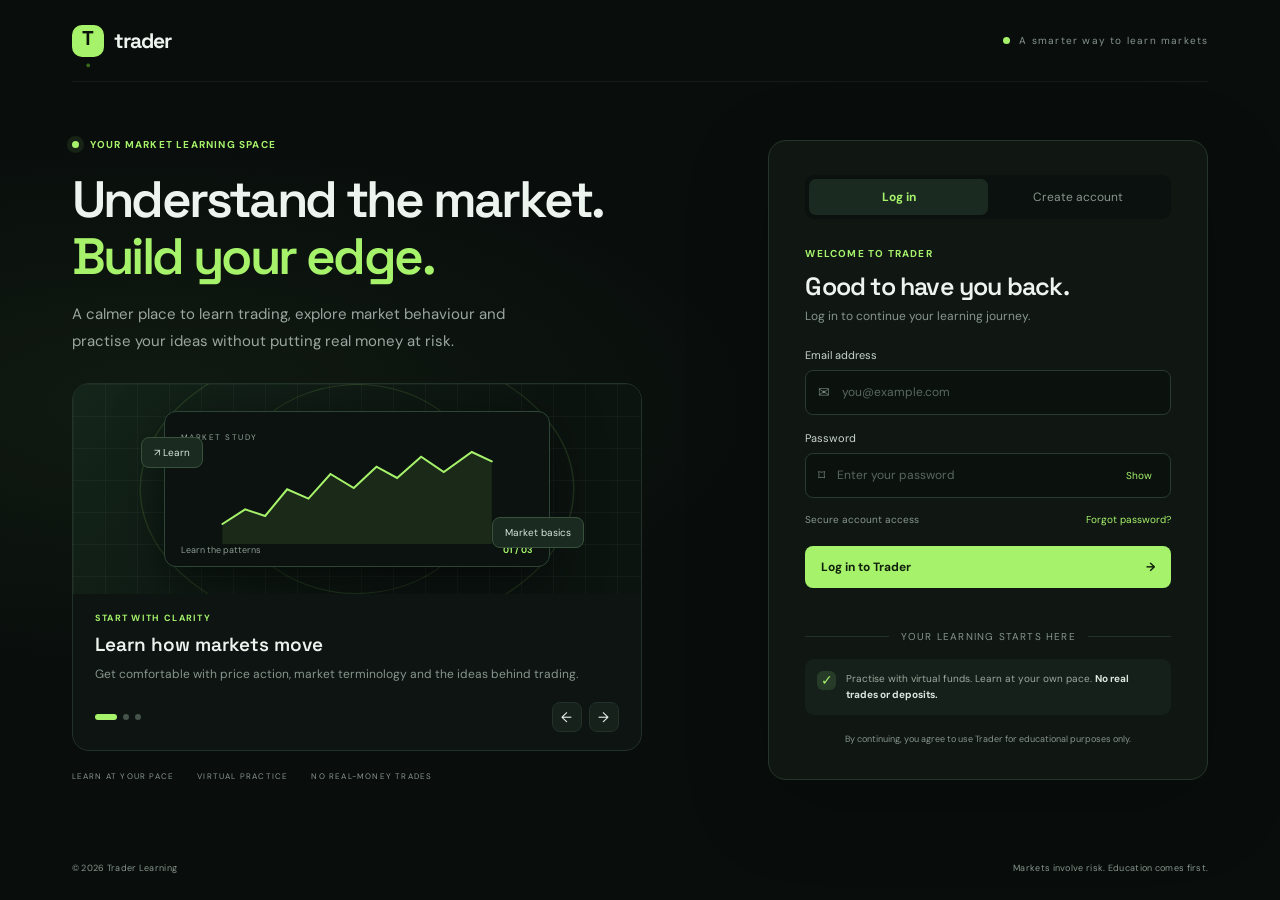
==== commit b6a38cb8: "Replace sample signals with interactive TradingView market chart" ====
--- a/index.html
+++ b/index.html
@@ -14,6 +14,32 @@
 <div class="bottom-grid"><article class="panel"><div class="panel-head"><div><div class="eyebrow">PICK UP A NEW SKILL</div><h3>Continue learning</h3></div><button class="text-btn" data-go="learn">All lessons ↗</button></div><div class="lesson-feature"><div class="lesson-art"><span>01</span><div class="candles"><i></i><i></i><i></i><i></i><i></i><i></i><i></i></div></div><div class="lesson-info"><span class="lesson-tag">BEGINNER · 8 MIN</span><h4>Reading a candlestick chart</h4><p>Understand what each candle can tell you about price movement.</p><button class="small-primary" data-go="learn">Start lesson →</button></div></div></article><article class="panel insight-panel"><div class="eyebrow">TRADER NOTE</div><div class="insight-symbol">✳</div><h3>Good decisions start with good questions.</h3><p>Before studying a setup, ask what the chart shows, what it does not show, and what could prove your idea wrong.</p><button class="text-btn" data-go="signals">Explore signal studies ↗</button></article></div></section>
 <section class="page-view" id="page-markets"><div class="eyebrow">EXPLORE THE LANDSCAPE</div><h1>Market watch</h1><p class="page-lead">A sample watchlist to help you learn how different markets are discussed. Figures below are fictional examples.</p><div class="panel table-panel"><div class="panel-head"><h3>Assets to study</h3><span class="live-pill">ILLUSTRATIVE DATA</span></div><div class="market-table"><div class="table-row table-head"><span>ASSET</span><span>SYMBOL</span><span>EXAMPLE PRICE</span><span>EXAMPLE CHANGE</span><span>STUDY</span></div><div class="table-row"><b>Bitcoin</b><span>BTC/USD</span><strong>$67,420</strong><span class="positive">+1.8%</span><button class="study-btn" data-study="Bitcoin">Study ↗</button></div><div class="table-row"><b>Ethereum</b><span>ETH/USD</span><strong>$3,520</strong><span class="positive">+0.9%</span><button class="study-btn" data-study="Ethereum">Study ↗</button></div><div class="table-row"><b>Gold</b><span>XAU/USD</span><strong>$2,340</strong><span class="negative">−0.3%</span><button class="study-btn" data-study="Gold">Study ↗</button></div><div class="table-row"><b>Euro / US Dollar</b><span>EUR/USD</span><strong>1.0842</strong><span class="positive">+0.2%</span><button class="study-btn" data-study="EUR/USD">Study ↗</button></div></div></div><div class="notice"><b>Remember:</b> Prices and percentage changes are sample data, not live quotes or a basis for financial decisions.</div></section>
 <section class="page-view" id="page-practice"><div class="eyebrow">LEARN BY DOING</div><h1>Paper practice</h1><p class="page-lead">Explore how a virtual portfolio works. No deposits, no real orders and no financial exposure.</p><div class="practice-grid"><article class="panel virtual-card"><span class="live-pill">SIMULATED ACCOUNT</span><div class="eyebrow">STARTING VIRTUAL BALANCE</div><div class="virtual-balance">$10,000.00</div><p>This is a learning balance. It has no cash value and cannot be withdrawn.</p><div class="virtual-line"></div><div class="virtual-stats"><span>Available practice funds <b>$10,000.00</b></span><span>Open simulated positions <b>0</b></span></div></article><article class="panel"><div class="eyebrow">PRACTICE CHECKLIST</div><h3>Build a repeatable process</h3><ul class="check-list"><li>Write down the market idea you want to study.</li><li>Identify what would invalidate that idea.</li><li>Record a hypothetical entry and exit for review.</li><li>Reflect on the outcome without risking money.</li></ul><span class="practice-label">SIMULATED LEARNING ONLY</span></article></div></section>
-<section class="page-view" id="page-signals"><div class="eyebrow">FREE LEARNING MATERIAL</div><h1>Trading signals</h1><p class="page-lead">Explore free educational signal examples. Each card explains a chart concept and the questions to ask. These are not live alerts or instructions to trade.</p><div class="signal-grid"><article class="panel signal-card"><div class="signal-top"><span class="lesson-tag">CHART CONCEPT</span><span class="neutral-pill">EDUCATIONAL</span></div><h3>Trend structure study</h3><p>Example observation: a chart shows successive higher swing highs and higher swing lows. Study how analysts describe this structure and what could invalidate the observation.</p><div class="signal-visual up-visual">↗ <span>Illustrative upward structure</span></div><div class="signal-meta"><span>Concept: trend structure</span><span>Beginner</span></div></article><article class="panel signal-card"><div class="signal-top"><span class="lesson-tag">CHART CONCEPT</span><span class="neutral-pill">EDUCATIONAL</span></div><h3>Support and resistance study</h3><p>Example observation: price has reacted around a previous area more than once. Learn why a zone is not a guaranteed turning point.</p><div class="signal-visual level-visual"><i></i><i></i><span>Price zones</span></div><div class="signal-meta"><span>Concept: price levels</span><span>Beginner</span></div></article><article class="panel signal-card"><div class="signal-top"><span class="lesson-tag">RISK CONCEPT</span><span class="neutral-pill">EDUCATIONAL</span></div><h3>Risk and uncertainty study</h3><p>Example observation: a chart pattern appears to be forming, but the available information is incomplete. Consider alternative explanations and uncertainty.</p><div class="signal-visual risk-visual">± <span>Every scenario has uncertainty</span></div><div class="signal-meta"><span>Concept: risk awareness</span><span>Essential</span></div></article></div><div class="notice"><b>Important:</b> Trader provides educational examples only. Nothing here is a recommendation to buy, sell, or hold any asset.</div></section>
+<section class="page-view" id="page-signals">
+<div class="eyebrow">MARKET DATA & TECHNICAL STUDIES</div><h1>Live market signals lab</h1>
+<p class="page-lead">Explore live or delayed market charts and study common MT4/MT5 indicators. Indicator readings are educational context, not personal trade instructions or guaranteed predictions.</p>
+<div class="signal-toolbar panel">
+ <div class="signal-control"><label for="marketSymbol">MARKET / SYMBOL</label><select id="marketSymbol">
+ <optgroup label="Forex"><option value="FX:EURUSD">EUR / USD</option><option value="FX:GBPUSD">GBP / USD</option><option value="FX:USDJPY">USD / JPY</option><option value="FX:AUDUSD">AUD / USD</option><option value="FX:USDCHF">USD / CHF</option><option value="FX:USDCAD">USD / CAD</option><option value="FX:NZDUSD">NZD / USD</option></optgroup>
+ <optgroup label="Metals"><option value="OANDA:XAUUSD">Gold / USD</option><option value="OANDA:XAGUSD">Silver / USD</option></optgroup>
+ <optgroup label="Crypto"><option value="BINANCE:BTCUSDT">Bitcoin / USDT</option><option value="BINANCE:ETHUSDT">Ethereum / USDT</option><option value="BINANCE:SOLUSDT">Solana / USDT</option><option value="BINANCE:BNBUSDT">BNB / USDT</option><option value="BINANCE:XRPUSDT">XRP / USDT</option><option value="BINANCE:ADAUSDT">Cardano / USDT</option><option value="BINANCE:DOGEUSDT">Dogecoin / USDT</option></optgroup>
+ </select></div>
+ <div class="signal-control"><label for="marketInterval">TIMEFRAME</label><select id="marketInterval"><option value="5">5 minutes</option><option value="15">15 minutes</option><option value="60" selected>1 hour</option><option value="240">4 hours</option><option value="D">1 day</option><option value="W">1 week</option></select></div>
+ <div class="signal-control custom-symbol-control"><label for="customSymbol">OR ENTER A TRADINGVIEW SYMBOL</label><input id="customSymbol" placeholder="e.g. OANDA:EURGBP" autocomplete="off"></div>
+ <button class="primary-btn chart-load-btn" id="loadCustomSymbol" type="button">Load chart <b>↗</b></button>
+</div>
+<div class="panel live-chart-panel">
+ <div class="panel-head"><div><div class="eyebrow">INTERACTIVE PRICE CHART</div><h3 id="chartAssetTitle">EUR / USD</h3></div><span class="live-pill">TRADINGVIEW DATA</span></div>
+ <div class="tv-chart-wrap"><div id="tvChartContainer" aria-label="Interactive TradingView market chart"></div></div>
+ <p class="chart-disclaimer">Market data is supplied by TradingView and its data providers. Availability, exchange permissions and delays vary by instrument and region. Confirm quotes with your MT4/MT5 broker before interpreting differences.</p>
+</div>
+<div class="indicator-grid">
+ <article class="panel indicator-card"><span class="indicator-tag">MOMENTUM</span><h3>RSI · Relative Strength Index</h3><p>Common MT4/MT5 oscillator that measures recent price momentum. Learners often study the 30 and 70 reference zones, while remembering that strong trends can keep RSI elevated or depressed.</p><div class="indicator-rule"><b>Study:</b> momentum and divergence. <b>Not:</b> an automatic reversal call.</div></article>
+ <article class="panel indicator-card"><span class="indicator-tag">TREND / MOMENTUM</span><h3>MACD</h3><p>Compares moving averages to explore momentum shifts. The MACD line, signal line and histogram can help explain changes in momentum, but can lag and produce false readings in sideways markets.</p><div class="indicator-rule"><b>Study:</b> line relationship and histogram. <b>Not:</b> a guaranteed entry trigger.</div></article>
+ <article class="panel indicator-card"><span class="indicator-tag">TREND</span><h3>Moving averages · EMA / SMA</h3><p>Average prices over a selected period. MT4/MT5 learners commonly compare shorter and longer averages to describe trend direction and dynamic areas of interest.</p><div class="indicator-rule"><b>Study:</b> slope and price context. <b>Not:</b> a forecast.</div></article>
+ <article class="panel indicator-card"><span class="indicator-tag">VOLATILITY</span><h3>Bollinger Bands</h3><p>Volatility bands around a moving average. Band expansion and contraction describe changing volatility. Touching a band alone does not mean price must reverse.</p><div class="indicator-rule"><b>Study:</b> volatility and compression. <b>Not:</b> a standalone signal.</div></article>
+</div>
+<div class="panel mt-platform-note"><div class="eyebrow">MT4 / MT5 COMPATIBILITY</div><h3>Same analysis concepts, broker-specific prices</h3><p>RSI, MACD, moving averages and Bollinger Bands are standard indicator concepts available in MetaTrader 4 and MetaTrader 5. TradingView symbols and broker symbols may differ, and spreads, candle close times and prices can vary. Match the exact instrument and timeframe on your broker's demo chart before comparing studies.</p></div>
+<div class="notice"><b>Important:</b> Trader is a learning platform. It does not provide personal financial advice, actionable buy/sell calls, automated orders or a guarantee of profitable outcomes. Crypto and forex markets can be highly volatile.</div>
+</section>
 <section class="page-view" id="page-learn"><div class="eyebrow">THE LEARNING HUB</div><h1>Build your market knowledge</h1><p class="page-lead">A practical starting path, from market vocabulary to chart reading and risk awareness.</p><div class="learning-grid" id="learningGrid"><article class="panel learning-card"><span class="lesson-number">01</span><span class="lesson-tag">FOUNDATIONS · 5 MIN</span><h3>What is a financial market?</h3><p>Learn what markets are and why people exchange financial assets.</p><button class="lesson-action" data-lesson="0">Mark complete <span>→</span></button></article><article class="panel learning-card"><span class="lesson-number">02</span><span class="lesson-tag">CHARTS · 8 MIN</span><h3>Reading candlesticks</h3><p>Understand open, high, low and close in a candlestick.</p><button class="lesson-action" data-lesson="1">Mark complete <span>→</span></button></article><article class="panel learning-card"><span class="lesson-number">03</span><span class="lesson-tag">FOUNDATIONS · 6 MIN</span><h3>Bid, ask and spread</h3><p>Explore common terms used when describing market prices.</p><button class="lesson-action" data-lesson="2">Mark complete <span>→</span></button></article><article class="panel learning-card"><span class="lesson-number">04</span><span class="lesson-tag">ANALYSIS · 9 MIN</span><h3>Trends and ranges</h3><p>Recognise the difference between directional and sideways movement.</p><button class="lesson-action" data-lesson="3">Mark complete <span>→</span></button></article><article class="panel learning-card"><span class="lesson-number">05</span><span class="lesson-tag">ANALYSIS · 7 MIN</span><h3>Support and resistance</h3><p>Learn how traders discuss important price areas.</p><button class="lesson-action" data-lesson="4">Mark complete <span>→</span></button></article><article class="panel learning-card"><span class="lesson-number">06</span><span class="lesson-tag">RISK · 8 MIN</span><h3>Risk and position sizing</h3><p>Understand why managing uncertainty matters more than predicting every move.</p><button class="lesson-action" data-lesson="5">Mark complete <span>→</span></button></article><article class="panel learning-card"><span class="lesson-number">07</span><span class="lesson-tag">PRACTICE · 6 MIN</span><h3>Keeping a learning journal</h3><p>Record your assumptions and review what you learn from examples.</p><button class="lesson-action" data-lesson="6">Mark complete <span>→</span></button></article><article class="panel learning-card"><span class="lesson-number">08</span><span class="lesson-tag">MINDSET · 5 MIN</span><h3>Bias and decision-making</h3><p>Spot common thinking traps and practise asking better questions.</p><button class="lesson-action" data-lesson="7">Mark complete <span>→</span></button></article></div></section>
-<footer class="app-footer">Trader is educational. All displayed market figures and practice balances are illustrative. No financial advice or real trading is provided.</footer></div></main></div><script src="app.js"></script></body></html>+<footer class="app-footer">Trader is educational. All displayed market figures and practice balances are illustrative. No financial advice or real trading is provided.</footer></div></main></div></body></html>
--- a/styles.css
+++ b/styles.css
@@ -1 +1,2 @@
-:root{--bg:#090e0c;--panel:#101815;--line:#22312a;--muted:#87958d;--text:#edf4ef;--green:#a6f36b;--red:#ed8c83;--font:'DM Sans',sans-serif;--display:'Space Grotesk',sans-serif}*{box-sizing:border-box}body{margin:0;background:var(--bg);color:var(--text);font-family:var(--font);font-size:14px}button,input{font:inherit}button{cursor:pointer}a{color:inherit;text-decoration:none}.hidden{display:none!important}.auth-shell{min-height:100vh;background:radial-gradient(ellipse at 12% 45%,#4d7e391c,transparent 38%),#090e0c;padding:0 5.6%}.auth-top,.site-footer{height:82px;display:flex;align-items:center;justify-content:space-between;border-bottom:1px solid #ffffff0f}.brand{display:inline-flex;align-items:center;gap:10px;font:700 21px var(--display);letter-spacing:-1px}.brand-mark{width:32px;height:32px;border-radius:10px;background:var(--green);color:#0b1309;display:grid;place-items:center;font:700 20px var(--display)}.brand-mark span{color:#376a1d}.secure-note,.trust-row,.workspace-label,.eyebrow,.stat-top,.chart-disclaimer,.site-footer,.terms,.auth-divider,.lesson-tag,.signal-meta,.app-footer{font-size:10px;letter-spacing:1.2px;color:var(--muted)}.secure-note{display:flex;align-items:center;gap:9px}.secure-note i,.market-status i,.green-dot,.pulse{width:7px;height:7px;background:var(--green);border-radius:50%;display:inline-block}.auth-layout{max-width:1180px;min-height:calc(100vh - 145px);margin:auto;display:grid;grid-template-columns:1.12fr .88fr;align-items:center;gap:9%;padding:48px 0}.intro-panel h1{font:600 clamp(36px,4vw,54px)/1.12 var(--display);letter-spacing:-2.6px;margin:20px 0 16px}.intro-panel h1 em{font-style:normal;color:var(--green)}.intro-copy{max-width:480px;color:#9aa79f;line-height:1.8;font-size:15px;margin-bottom:28px}.eyebrow{color:var(--green);font-weight:700}.pulse{margin-right:8px;box-shadow:0 0 0 5px #a6f36b17}.slide-card{max-width:570px;border:1px solid var(--line);background:#0d1411;border-radius:17px;overflow:hidden}.slide-art{height:210px;position:relative;overflow:hidden;background:linear-gradient(130deg,#14251a,#0c1410 65%);display:grid;place-items:center}.art-grid{position:absolute;inset:0;background-image:linear-gradient(#ffffff09 1px,transparent 1px),linear-gradient(90deg,#ffffff09 1px,transparent 1px);background-size:32px 32px}.art-orbit{position:absolute;border:1px solid #a6f36b22;border-radius:50%;width:290px;height:290px}.orbit-one{transform:scaleX(1.5) rotate(-24deg)}.orbit-two{transform:scaleX(1.2) rotate(40deg);width:210px;height:210px}.mini-chart{position:relative;width:68%;z-index:1;background:#0b120f;border:1px solid #2d4536;border-radius:12px;padding:14px 16px 10px;box-shadow:0 15px 50px #0008}.mini-chart svg{width:100%;height:100px;display:block}.chart-label{font-size:8px;letter-spacing:1.5px;color:#94a49a}.chart-foot{display:flex;justify-content:space-between;font-size:9px;color:#8c9a91}.chart-foot b{color:var(--green)}.floating-tag{position:absolute;background:#1b2a20;border:1px solid #38513b;padding:8px 12px;border-radius:8px;font-size:10px;color:#d5e5d9;z-index:2}.tag-a{left:12%;top:25%}.tag-b{right:10%;bottom:22%}.slide-copy{padding:18px 22px 4px}.slide-kicker{font-size:9px;letter-spacing:1.3px;color:var(--green);font-weight:700}.slide-copy h2{font:600 19px var(--display);margin:8px 0}.slide-copy p{font-size:12px;color:var(--muted);line-height:1.6;margin:0}.slide-controls{display:flex;align-items:center;justify-content:space-between;padding:14px 22px 18px}.dots{display:flex;gap:6px}.dot{width:6px;height:6px;border:0;border-radius:20px;background:#45534a;padding:0}.dot.active{width:22px;background:var(--green)}.slide-arrows{display:flex;gap:7px}.slide-arrows button,.icon-btn{width:30px;height:30px;background:#17211b;border:1px solid var(--line);border-radius:8px;color:var(--text)}.trust-row{display:flex;gap:23px;margin-top:20px;font-size:8px}.auth-card{background:#101713;border:1px solid #26352c;border-radius:18px;padding:34px 36px;max-width:440px;width:100%;justify-self:end;box-shadow:0 24px 80px #0004}.auth-tabs{display:flex;background:#0b110e;padding:4px;border-radius:9px}.auth-tab{flex:1;border:0;background:none;color:var(--muted);padding:10px;border-radius:7px;font-size:12px}.auth-tab.active{background:#1b2a20;color:var(--green);font-weight:700}.auth-heading{margin:28px 0 24px}.auth-heading h2{font:600 25px var(--display);letter-spacing:-.8px;margin:10px 0 6px}.auth-heading p{color:var(--muted);font-size:12px;margin:0}.auth-card form>label{display:block;font-size:11px;color:#c9d4cd;margin:16px 0 8px}.field{height:45px;border:1px solid #2a3a30;border-radius:8px;background:#0b120e;display:flex;align-items:center;padding:0 12px;gap:10px;color:#718178}.field:focus-within{border-color:#7ebd51}.field input{background:none;border:0;outline:0;color:var(--text);width:100%;font-size:12px}.field input::placeholder{color:#59675f}.show-pass{border:0;background:none;color:var(--green);font-size:10px}.form-extras{display:flex;justify-content:space-between;align-items:center;margin:15px 0 20px;font-size:10px}.check-label{display:flex;align-items:center;gap:6px;color:var(--muted)}.check-label input{accent-color:var(--green)}.form-extras a{color:var(--green)}.primary-btn{background:var(--green);color:#10200c;border:0;border-radius:8px;padding:13px 16px;font-weight:700;font-size:12px;display:flex;justify-content:space-between;align-items:center}.primary-btn:hover,.small-primary:hover{background:#bbff8a}.full{width:100%}.form-message{min-height:16px;color:var(--green);font-size:10px;line-height:1.5}.auth-divider{display:flex;align-items:center;gap:12px;margin:16px 0}.auth-divider:before,.auth-divider:after{content:'';height:1px;background:var(--line);flex:1}.auth-foot{display:flex;gap:10px;align-items:flex-start;background:#142019;padding:12px;border-radius:9px}.shield{width:19px;height:19px;display:grid;place-items:center;background:#263c29;color:var(--green);border-radius:6px;flex:none}.auth-foot p{font-size:10px;line-height:1.6;color:#9ca99f;margin:0}.auth-foot strong{color:#dce8df}.terms{text-align:center;font-size:9px;letter-spacing:0;margin:18px 0 0}.site-footer{height:62px;border:0;font-size:9px;letter-spacing:.3px}.app-shell{min-height:100vh;display:grid;grid-template-columns:238px 1fr;background:#0a100d}.sidebar{height:100vh;position:sticky;top:0;border-right:1px solid var(--line);padding:27px 17px 18px;display:flex;flex-direction:column;background:#0d1410}.side-brand{padding:0 10px 35px}.workspace-label{font-size:9px;padding:0 11px 12px}.side-nav{display:grid;gap:5px}.nav-link{width:100%;border:0;background:transparent;color:#9aa79e;padding:12px 11px;border-radius:8px;text-align:left;display:flex;align-items:center;gap:12px;font-size:12px}.nav-link>span{font-size:17px;width:18px;text-align:center}.nav-link.active,.nav-link:hover{background:#1a2920;color:var(--green)}.nav-link small{margin-left:auto;color:var(--green);font-size:8px;letter-spacing:.8px}.sidebar-bottom{margin-top:auto}.risk-card{background:#142019;border:1px solid #27392d;border-radius:10px;padding:15px;margin-bottom:18px}.risk-icon{color:var(--green);font-size:20px}.risk-card strong{display:block;font:600 12px var(--display);margin:8px 0 5px}.risk-card p{font-size:10px;color:var(--muted);line-height:1.6;margin:0}.profile-mini{display:flex;align-items:center;gap:9px;border-top:1px solid var(--line);padding:17px 5px 0;margin-top:12px}.avatar{width:30px;height:30px;background:#263b2a;color:var(--green);display:grid;place-items:center;border-radius:9px;font-weight:700}.profile-mini strong,.profile-mini span{display:block;font-size:10px}.profile-mini span{color:var(--muted);margin-top:3px}.profile-mini .more{margin-left:auto;font-size:19px}.main-area{min-width:0}.topbar{height:70px;border-bottom:1px solid var(--line);display:flex;align-items:center;justify-content:space-between;padding:0 4.2%;background:#0d1410}.topbar>div:first-child{font-size:12px}.breadcrumb{color:#718077}.top-actions{display:flex;align-items:center;gap:17px}.market-status{font-size:8px;letter-spacing:1px;color:#a7b4aa;display:flex;align-items:center;gap:8px}.market-status i{width:6px;height:6px}.small-avatar{width:29px;height:29px}.page-content{max-width:1500px;margin:auto;padding:38px 4.2% 22px}.page-view{display:none}.page-view.active{display:block}.welcome-row{display:flex;justify-content:space-between;align-items:center;margin-bottom:27px}.welcome-row h1,.page-view>h1{font:600 29px var(--display);letter-spacing:-1.2px;margin:9px 0 5px}.welcome-row p,.page-lead{font-size:12px;color:var(--muted);margin:0}.outline-btn{border:1px solid #3b5140;background:transparent;color:var(--green);padding:10px 14px;border-radius:8px;font-size:11px}.outline-btn b{margin-left:15px}.stats-grid{display:grid;grid-template-columns:repeat(4,1fr);gap:13px;margin-bottom:17px}.stat-card,.panel{background:var(--panel);border:1px solid var(--line);border-radius:11px}.stat-card{padding:17px}.stat-top{display:flex;justify-content:space-between;font-size:8px}.stat-value{font:600 24px var(--display);margin:13px 0 8px}.stat-value small{font-size:12px;color:var(--muted)}.stat-foot{font-size:9px;color:var(--muted);display:flex;align-items:center;gap:7px}.green-dot{width:5px;height:5px}.dashboard-grid{display:grid;grid-template-columns:1.65fr 1fr;gap:14px}.panel{padding:19px}.panel-head{display:flex;align-items:center;justify-content:space-between;gap:10px}.panel-head h3,.panel h3{font:600 15px var(--display);margin:6px 0 0}.live-pill,.neutral-pill{font-size:8px;letter-spacing:.7px;border:1px solid #39513c;color:var(--green);padding:5px 8px;border-radius:20px;white-space:nowrap}.chart-legend{display:flex;justify-content:space-between;color:var(--muted);font-size:9px;margin:24px 0 10px}.chart-legend i{display:inline-block;width:7px;height:7px;border-radius:50%;background:var(--green);margin-right:6px}.large-chart{height:190px;position:relative;padding-left:35px}.large-chart svg{width:100%;height:100%;overflow:visible}.grid-line{stroke:#26352c;stroke-width:1;stroke-dasharray:3 5}.y-labels{position:absolute;left:0;top:0;bottom:0;display:flex;flex-direction:column;justify-content:space-between;color:#65736a;font-size:8px}.chart-x{display:flex;justify-content:space-between;padding-left:35px;color:#65736a;font-size:8px}.chart-disclaimer{font-size:8px;letter-spacing:.2px;margin:15px 0 0}.watch-row{display:flex;align-items:center;padding:14px 0;border-bottom:1px solid #202d25;gap:10px}.watch-row:last-of-type{border:0}.coin-icon{width:31px;height:31px;border-radius:50%;display:grid;place-items:center;font-weight:700}.bitcoin{background:#342817;color:#f6b94e}.ethereum{background:#202b45;color:#a6b7ff}.gold{background:#3c3420;color:#e7cb73;font-size:10px}.forex{background:#1d342a;color:#a6f36b}.asset-name{flex:1}.asset-name strong,.asset-name span,.asset-price strong,.asset-price span{display:block}.asset-name strong,.asset-price strong{font-size:10px}.asset-name span,.asset-price span{font-size:9px;color:var(--muted);margin-top:4px}.asset-price{text-align:right}.positive{color:var(--green)!important}.negative{color:var(--red)!important}.bottom-grid{display:grid;grid-template-columns:1.65fr 1fr;gap:14px;margin-top:14px}.lesson-feature{display:flex;gap:16px;margin-top:18px;align-items:center}.lesson-art{width:128px;height:108px;border-radius:9px;background:linear-gradient(140deg,#253d29,#111b14);position:relative;overflow:hidden;flex:none}.lesson-art>span{position:absolute;top:10px;left:12px;color:#d6edcf;font:600 22px var(--display)}.candles{position:absolute;bottom:15px;left:17px;right:15px;display:flex;align-items:end;gap:8px;height:50px}.candles i{width:8px;background:var(--green);height:27px;position:relative;border-radius:1px}.candles i:before{content:'';position:absolute;left:3px;top:-9px;height:46px;width:1px;background:var(--green)}.candles i:nth-child(2){height:36px}.candles i:nth-child(3){height:20px}.candles i:nth-child(4){height:42px}.candles i:nth-child(5){height:31px}.candles i:nth-child(6){height:46px}.candles i:nth-child(7){height:38px}.lesson-info{min-width:0}.lesson-tag{font-size:8px;color:var(--green)}.lesson-info h4{font:600 13px var(--display);margin:7px 0}.lesson-info p,.signal-card p{font-size:10px;color:var(--muted);line-height:1.6;margin:0 0 11px}.small-primary{background:var(--green);border:0;border-radius:6px;padding:8px 10px;color:#13200f;font-size:9px;font-weight:700}.insight-panel{position:relative;overflow:hidden}.insight-symbol{font-size:27px;color:var(--green);margin:16px 0 8px}.insight-panel h3{max-width:260px;line-height:1.35}.insight-panel p{font-size:10px;color:var(--muted);line-height:1.7;max-width:300px}.text-btn{background:none;border:0;color:var(--green);font-size:10px}.page-view>h1{margin-bottom:7px}.page-lead{line-height:1.7;margin-bottom:25px}.table-panel{margin-top:18px}.market-table{margin-top:18px}.table-row{display:grid;grid-template-columns:1.3fr 1fr 1fr 1fr .6fr;align-items:center;gap:10px;padding:15px 8px;border-bottom:1px solid #202d25;font-size:10px}.table-row:last-child{border:0}.table-head{color:var(--muted);font-size:8px;letter-spacing:.8px}.study-btn{background:#1b2a20;color:var(--green);border:1px solid #334a37;border-radius:6px;padding:7px;font-size:9px}.notice{border:1px solid #3c432b;background:#1b2015;color:#c0c9b7;padding:14px 16px;border-radius:9px;font-size:10px;line-height:1.7;margin-top:17px}.notice b{color:var(--green)}.practice-grid{display:grid;grid-template-columns:1fr 1fr;gap:15px}.virtual-card{background:linear-gradient(130deg,#14231a,#101815)}.virtual-balance{font:600 36px var(--display);margin:13px 0}.virtual-card p{font-size:10px;color:var(--muted)}.virtual-line{height:1px;background:var(--line);margin:20px 0}.virtual-stats span{display:flex;justify-content:space-between;color:var(--muted);font-size:10px;margin:12px 0}.virtual-stats b{color:var(--text)}.check-list{padding-left:17px;color:#aab6ad;font-size:11px;line-height:2.3}.practice-label{font-size:8px;color:var(--green);letter-spacing:1px}.signal-grid{display:grid;grid-template-columns:repeat(3,1fr);gap:14px}.signal-card h3{margin:17px 0 8px}.signal-top{display:flex;justify-content:space-between;gap:6px}.neutral-pill{color:#bdc7bf;border-color:#39443c}.signal-visual{height:86px;border-radius:8px;background:#142019;margin:15px 0;display:flex;align-items:center;justify-content:center;gap:10px;color:var(--green);font:600 25px var(--display)}.signal-visual span{font:10px var(--font);color:#a8b5ab}.level-visual{position:relative}.level-visual i{position:absolute;left:10%;right:10%;height:1px;border-top:1px dashed #a6f36b66}.level-visual i:first-child{top:28px}.level-visual i:nth-child(2){bottom:25px}.level-visual span{z-index:1;background:#142019;padding:5px}.risk-visual{color:#e6c77d}.signal-meta{display:flex;justify-content:space-between;font-size:8px;letter-spacing:.2px}.learning-grid{display:grid;grid-template-columns:repeat(4,1fr);gap:13px}.learning-card{position:relative;min-height:205px;padding:18px}.lesson-number{display:block;font:600 27px var(--display);color:#48634a;margin-bottom:20px}.learning-card h3{font-size:13px;line-height:1.35;margin:8px 0}.learning-card p{font-size:10px;line-height:1.6;color:var(--muted);min-height:48px}.lesson-action{display:flex;justify-content:space-between;width:100%;background:none;border:0;border-top:1px solid var(--line);padding:12px 0 0;color:var(--green);font-size:10px;text-align:left}.lesson-action.done{color:#9aa79e}.lesson-action.done span{color:var(--green)}.app-footer{border-top:1px solid var(--line);margin-top:28px;padding:17px 0 0;line-height:1.6;letter-spacing:.2px}@media(max-width:1050px){.auth-layout{gap:4%}.auth-card{padding:27px}.stats-grid{grid-template-columns:repeat(2,1fr)}.learning-grid{grid-template-columns:repeat(2,1fr)}}@media(max-width:760px){.auth-shell{padding:0 5%}.auth-top{height:65px}.secure-note{font-size:0}.auth-layout{grid-template-columns:1fr;padding:35px 0;gap:25px}.intro-panel h1{font-size:39px}.intro-copy{font-size:13px}.slide-art{height:175px}.trust-row{gap:12px;font-size:7px;flex-wrap:wrap}.auth-card{justify-self:stretch;max-width:none;padding:25px}.site-footer{font-size:8px}.app-shell{grid-template-columns:1fr}.sidebar{height:auto;position:static;padding:14px;display:block;border-right:0;border-bottom:1px solid var(--line)}.side-brand{padding:0 5px 12px}.workspace-label,.risk-card,.profile-mini{display:none}.side-nav{display:flex;overflow-x:auto;gap:4px}.nav-link{width:auto;white-space:nowrap;padding:9px;font-size:10px}.nav-link>span{display:none}.sidebar-bottom{margin:0}.sidebar-bottom>.nav-link{position:absolute;right:12px;top:13px;width:auto;padding:8px}.sidebar-bottom>.nav-link span{display:none}.topbar{height:55px;padding:0 5%}.market-status{font-size:0}.top-actions{gap:10px}.page-content{padding:25px 5%}.welcome-row{align-items:flex-start;gap:12px}.welcome-row h1,.page-view>h1{font-size:24px}.outline-btn{font-size:9px;white-space:nowrap}.dashboard-grid,.bottom-grid,.practice-grid{grid-template-columns:1fr}.signal-grid{grid-template-columns:1fr}.lesson-feature{align-items:flex-start}.lesson-art{width:100px;height:95px}.table-row{grid-template-columns:1.2fr .9fr 1fr .8fr}.table-row>*:nth-child(2),.table-head>*:nth-child(2){display:none}.learning-grid{grid-template-columns:1fr 1fr}.stat-card{padding:13px}.stat-value{font-size:20px}.panel{padding:15px}}@media(max-width:420px){.learning-grid{grid-template-columns:1fr}.stats-grid{gap:8px}.stat-top{font-size:7px}.table-row{grid-template-columns:1fr 1fr .8fr;font-size:9px}.table-row>*:nth-child(4),.table-head>*:nth-child(4){display:none}.trust-row{display:none}.auth-heading h2{font-size:22px}}+:root{--bg:#090e0c;--panel:#101815;--line:#22312a;--muted:#87958d;--text:#edf4ef;--green:#a6f36b;--red:#ed8c83;--font:'DM Sans',sans-serif;--display:'Space Grotesk',sans-serif}*{box-sizing:border-box}body{margin:0;background:var(--bg);color:var(--text);font-family:var(--font);font-size:14px}button,input{font:inherit}button{cursor:pointer}a{color:inherit;text-decoration:none}.hidden{display:none!important}.auth-shell{min-height:100vh;background:radial-gradient(ellipse at 12% 45%,#4d7e391c,transparent 38%),#090e0c;padding:0 5.6%}.auth-top,.site-footer{height:82px;display:flex;align-items:center;justify-content:space-between;border-bottom:1px solid #ffffff0f}.brand{display:inline-flex;align-items:center;gap:10px;font:700 21px var(--display);letter-spacing:-1px}.brand-mark{width:32px;height:32px;border-radius:10px;background:var(--green);color:#0b1309;display:grid;place-items:center;font:700 20px var(--display)}.brand-mark span{color:#376a1d}.secure-note,.trust-row,.workspace-label,.eyebrow,.stat-top,.chart-disclaimer,.site-footer,.terms,.auth-divider,.lesson-tag,.signal-meta,.app-footer{font-size:10px;letter-spacing:1.2px;color:var(--muted)}.secure-note{display:flex;align-items:center;gap:9px}.secure-note i,.market-status i,.green-dot,.pulse{width:7px;height:7px;background:var(--green);border-radius:50%;display:inline-block}.auth-layout{max-width:1180px;min-height:calc(100vh - 145px);margin:auto;display:grid;grid-template-columns:1.12fr .88fr;align-items:center;gap:9%;padding:48px 0}.intro-panel h1{font:600 clamp(36px,4vw,54px)/1.12 var(--display);letter-spacing:-2.6px;margin:20px 0 16px}.intro-panel h1 em{font-style:normal;color:var(--green)}.intro-copy{max-width:480px;color:#9aa79f;line-height:1.8;font-size:15px;margin-bottom:28px}.eyebrow{color:var(--green);font-weight:700}.pulse{margin-right:8px;box-shadow:0 0 0 5px #a6f36b17}.slide-card{max-width:570px;border:1px solid var(--line);background:#0d1411;border-radius:17px;overflow:hidden}.slide-art{height:210px;position:relative;overflow:hidden;background:linear-gradient(130deg,#14251a,#0c1410 65%);display:grid;place-items:center}.art-grid{position:absolute;inset:0;background-image:linear-gradient(#ffffff09 1px,transparent 1px),linear-gradient(90deg,#ffffff09 1px,transparent 1px);background-size:32px 32px}.art-orbit{position:absolute;border:1px solid #a6f36b22;border-radius:50%;width:290px;height:290px}.orbit-one{transform:scaleX(1.5) rotate(-24deg)}.orbit-two{transform:scaleX(1.2) rotate(40deg);width:210px;height:210px}.mini-chart{position:relative;width:68%;z-index:1;background:#0b120f;border:1px solid #2d4536;border-radius:12px;padding:14px 16px 10px;box-shadow:0 15px 50px #0008}.mini-chart svg{width:100%;height:100px;display:block}.chart-label{font-size:8px;letter-spacing:1.5px;color:#94a49a}.chart-foot{display:flex;justify-content:space-between;font-size:9px;color:#8c9a91}.chart-foot b{color:var(--green)}.floating-tag{position:absolute;background:#1b2a20;border:1px solid #38513b;padding:8px 12px;border-radius:8px;font-size:10px;color:#d5e5d9;z-index:2}.tag-a{left:12%;top:25%}.tag-b{right:10%;bottom:22%}.slide-copy{padding:18px 22px 4px}.slide-kicker{font-size:9px;letter-spacing:1.3px;color:var(--green);font-weight:700}.slide-copy h2{font:600 19px var(--display);margin:8px 0}.slide-copy p{font-size:12px;color:var(--muted);line-height:1.6;margin:0}.slide-controls{display:flex;align-items:center;justify-content:space-between;padding:14px 22px 18px}.dots{display:flex;gap:6px}.dot{width:6px;height:6px;border:0;border-radius:20px;background:#45534a;padding:0}.dot.active{width:22px;background:var(--green)}.slide-arrows{display:flex;gap:7px}.slide-arrows button,.icon-btn{width:30px;height:30px;background:#17211b;border:1px solid var(--line);border-radius:8px;color:var(--text)}.trust-row{display:flex;gap:23px;margin-top:20px;font-size:8px}.auth-card{background:#101713;border:1px solid #26352c;border-radius:18px;padding:34px 36px;max-width:440px;width:100%;justify-self:end;box-shadow:0 24px 80px #0004}.auth-tabs{display:flex;background:#0b110e;padding:4px;border-radius:9px}.auth-tab{flex:1;border:0;background:none;color:var(--muted);padding:10px;border-radius:7px;font-size:12px}.auth-tab.active{background:#1b2a20;color:var(--green);font-weight:700}.auth-heading{margin:28px 0 24px}.auth-heading h2{font:600 25px var(--display);letter-spacing:-.8px;margin:10px 0 6px}.auth-heading p{color:var(--muted);font-size:12px;margin:0}.auth-card form>label{display:block;font-size:11px;color:#c9d4cd;margin:16px 0 8px}.field{height:45px;border:1px solid #2a3a30;border-radius:8px;background:#0b120e;display:flex;align-items:center;padding:0 12px;gap:10px;color:#718178}.field:focus-within{border-color:#7ebd51}.field input{background:none;border:0;outline:0;color:var(--text);width:100%;font-size:12px}.field input::placeholder{color:#59675f}.show-pass{border:0;background:none;color:var(--green);font-size:10px}.form-extras{display:flex;justify-content:space-between;align-items:center;margin:15px 0 20px;font-size:10px}.check-label{display:flex;align-items:center;gap:6px;color:var(--muted)}.check-label input{accent-color:var(--green)}.form-extras a{color:var(--green)}.primary-btn{background:var(--green);color:#10200c;border:0;border-radius:8px;padding:13px 16px;font-weight:700;font-size:12px;display:flex;justify-content:space-between;align-items:center}.primary-btn:hover,.small-primary:hover{background:#bbff8a}.full{width:100%}.form-message{min-height:16px;color:var(--green);font-size:10px;line-height:1.5}.auth-divider{display:flex;align-items:center;gap:12px;margin:16px 0}.auth-divider:before,.auth-divider:after{content:'';height:1px;background:var(--line);flex:1}.auth-foot{display:flex;gap:10px;align-items:flex-start;background:#142019;padding:12px;border-radius:9px}.shield{width:19px;height:19px;display:grid;place-items:center;background:#263c29;color:var(--green);border-radius:6px;flex:none}.auth-foot p{font-size:10px;line-height:1.6;color:#9ca99f;margin:0}.auth-foot strong{color:#dce8df}.terms{text-align:center;font-size:9px;letter-spacing:0;margin:18px 0 0}.site-footer{height:62px;border:0;font-size:9px;letter-spacing:.3px}.app-shell{min-height:100vh;display:grid;grid-template-columns:238px 1fr;background:#0a100d}.sidebar{height:100vh;position:sticky;top:0;border-right:1px solid var(--line);padding:27px 17px 18px;display:flex;flex-direction:column;background:#0d1410}.side-brand{padding:0 10px 35px}.workspace-label{font-size:9px;padding:0 11px 12px}.side-nav{display:grid;gap:5px}.nav-link{width:100%;border:0;background:transparent;color:#9aa79e;padding:12px 11px;border-radius:8px;text-align:left;display:flex;align-items:center;gap:12px;font-size:12px}.nav-link>span{font-size:17px;width:18px;text-align:center}.nav-link.active,.nav-link:hover{background:#1a2920;color:var(--green)}.nav-link small{margin-left:auto;color:var(--green);font-size:8px;letter-spacing:.8px}.sidebar-bottom{margin-top:auto}.risk-card{background:#142019;border:1px solid #27392d;border-radius:10px;padding:15px;margin-bottom:18px}.risk-icon{color:var(--green);font-size:20px}.risk-card strong{display:block;font:600 12px var(--display);margin:8px 0 5px}.risk-card p{font-size:10px;color:var(--muted);line-height:1.6;margin:0}.profile-mini{display:flex;align-items:center;gap:9px;border-top:1px solid var(--line);padding:17px 5px 0;margin-top:12px}.avatar{width:30px;height:30px;background:#263b2a;color:var(--green);display:grid;place-items:center;border-radius:9px;font-weight:700}.profile-mini strong,.profile-mini span{display:block;font-size:10px}.profile-mini span{color:var(--muted);margin-top:3px}.profile-mini .more{margin-left:auto;font-size:19px}.main-area{min-width:0}.topbar{height:70px;border-bottom:1px solid var(--line);display:flex;align-items:center;justify-content:space-between;padding:0 4.2%;background:#0d1410}.topbar>div:first-child{font-size:12px}.breadcrumb{color:#718077}.top-actions{display:flex;align-items:center;gap:17px}.market-status{font-size:8px;letter-spacing:1px;color:#a7b4aa;display:flex;align-items:center;gap:8px}.market-status i{width:6px;height:6px}.small-avatar{width:29px;height:29px}.page-content{max-width:1500px;margin:auto;padding:38px 4.2% 22px}.page-view{display:none}.page-view.active{display:block}.welcome-row{display:flex;justify-content:space-between;align-items:center;margin-bottom:27px}.welcome-row h1,.page-view>h1{font:600 29px var(--display);letter-spacing:-1.2px;margin:9px 0 5px}.welcome-row p,.page-lead{font-size:12px;color:var(--muted);margin:0}.outline-btn{border:1px solid #3b5140;background:transparent;color:var(--green);padding:10px 14px;border-radius:8px;font-size:11px}.outline-btn b{margin-left:15px}.stats-grid{display:grid;grid-template-columns:repeat(4,1fr);gap:13px;margin-bottom:17px}.stat-card,.panel{background:var(--panel);border:1px solid var(--line);border-radius:11px}.stat-card{padding:17px}.stat-top{display:flex;justify-content:space-between;font-size:8px}.stat-value{font:600 24px var(--display);margin:13px 0 8px}.stat-value small{font-size:12px;color:var(--muted)}.stat-foot{font-size:9px;color:var(--muted);display:flex;align-items:center;gap:7px}.green-dot{width:5px;height:5px}.dashboard-grid{display:grid;grid-template-columns:1.65fr 1fr;gap:14px}.panel{padding:19px}.panel-head{display:flex;align-items:center;justify-content:space-between;gap:10px}.panel-head h3,.panel h3{font:600 15px var(--display);margin:6px 0 0}.live-pill,.neutral-pill{font-size:8px;letter-spacing:.7px;border:1px solid #39513c;color:var(--green);padding:5px 8px;border-radius:20px;white-space:nowrap}.chart-legend{display:flex;justify-content:space-between;color:var(--muted);font-size:9px;margin:24px 0 10px}.chart-legend i{display:inline-block;width:7px;height:7px;border-radius:50%;background:var(--green);margin-right:6px}.large-chart{height:190px;position:relative;padding-left:35px}.large-chart svg{width:100%;height:100%;overflow:visible}.grid-line{stroke:#26352c;stroke-width:1;stroke-dasharray:3 5}.y-labels{position:absolute;left:0;top:0;bottom:0;display:flex;flex-direction:column;justify-content:space-between;color:#65736a;font-size:8px}.chart-x{display:flex;justify-content:space-between;padding-left:35px;color:#65736a;font-size:8px}.chart-disclaimer{font-size:8px;letter-spacing:.2px;margin:15px 0 0}.watch-row{display:flex;align-items:center;padding:14px 0;border-bottom:1px solid #202d25;gap:10px}.watch-row:last-of-type{border:0}.coin-icon{width:31px;height:31px;border-radius:50%;display:grid;place-items:center;font-weight:700}.bitcoin{background:#342817;color:#f6b94e}.ethereum{background:#202b45;color:#a6b7ff}.gold{background:#3c3420;color:#e7cb73;font-size:10px}.forex{background:#1d342a;color:#a6f36b}.asset-name{flex:1}.asset-name strong,.asset-name span,.asset-price strong,.asset-price span{display:block}.asset-name strong,.asset-price strong{font-size:10px}.asset-name span,.asset-price span{font-size:9px;color:var(--muted);margin-top:4px}.asset-price{text-align:right}.positive{color:var(--green)!important}.negative{color:var(--red)!important}.bottom-grid{display:grid;grid-template-columns:1.65fr 1fr;gap:14px;margin-top:14px}.lesson-feature{display:flex;gap:16px;margin-top:18px;align-items:center}.lesson-art{width:128px;height:108px;border-radius:9px;background:linear-gradient(140deg,#253d29,#111b14);position:relative;overflow:hidden;flex:none}.lesson-art>span{position:absolute;top:10px;left:12px;color:#d6edcf;font:600 22px var(--display)}.candles{position:absolute;bottom:15px;left:17px;right:15px;display:flex;align-items:end;gap:8px;height:50px}.candles i{width:8px;background:var(--green);height:27px;position:relative;border-radius:1px}.candles i:before{content:'';position:absolute;left:3px;top:-9px;height:46px;width:1px;background:var(--green)}.candles i:nth-child(2){height:36px}.candles i:nth-child(3){height:20px}.candles i:nth-child(4){height:42px}.candles i:nth-child(5){height:31px}.candles i:nth-child(6){height:46px}.candles i:nth-child(7){height:38px}.lesson-info{min-width:0}.lesson-tag{font-size:8px;color:var(--green)}.lesson-info h4{font:600 13px var(--display);margin:7px 0}.lesson-info p,.signal-card p{font-size:10px;color:var(--muted);line-height:1.6;margin:0 0 11px}.small-primary{background:var(--green);border:0;border-radius:6px;padding:8px 10px;color:#13200f;font-size:9px;font-weight:700}.insight-panel{position:relative;overflow:hidden}.insight-symbol{font-size:27px;color:var(--green);margin:16px 0 8px}.insight-panel h3{max-width:260px;line-height:1.35}.insight-panel p{font-size:10px;color:var(--muted);line-height:1.7;max-width:300px}.text-btn{background:none;border:0;color:var(--green);font-size:10px}.page-view>h1{margin-bottom:7px}.page-lead{line-height:1.7;margin-bottom:25px}.table-panel{margin-top:18px}.market-table{margin-top:18px}.table-row{display:grid;grid-template-columns:1.3fr 1fr 1fr 1fr .6fr;align-items:center;gap:10px;padding:15px 8px;border-bottom:1px solid #202d25;font-size:10px}.table-row:last-child{border:0}.table-head{color:var(--muted);font-size:8px;letter-spacing:.8px}.study-btn{background:#1b2a20;color:var(--green);border:1px solid #334a37;border-radius:6px;padding:7px;font-size:9px}.notice{border:1px solid #3c432b;background:#1b2015;color:#c0c9b7;padding:14px 16px;border-radius:9px;font-size:10px;line-height:1.7;margin-top:17px}.notice b{color:var(--green)}.practice-grid{display:grid;grid-template-columns:1fr 1fr;gap:15px}.virtual-card{background:linear-gradient(130deg,#14231a,#101815)}.virtual-balance{font:600 36px var(--display);margin:13px 0}.virtual-card p{font-size:10px;color:var(--muted)}.virtual-line{height:1px;background:var(--line);margin:20px 0}.virtual-stats span{display:flex;justify-content:space-between;color:var(--muted);font-size:10px;margin:12px 0}.virtual-stats b{color:var(--text)}.check-list{padding-left:17px;color:#aab6ad;font-size:11px;line-height:2.3}.practice-label{font-size:8px;color:var(--green);letter-spacing:1px}.signal-grid{display:grid;grid-template-columns:repeat(3,1fr);gap:14px}.signal-card h3{margin:17px 0 8px}.signal-top{display:flex;justify-content:space-between;gap:6px}.neutral-pill{color:#bdc7bf;border-color:#39443c}.signal-visual{height:86px;border-radius:8px;background:#142019;margin:15px 0;display:flex;align-items:center;justify-content:center;gap:10px;color:var(--green);font:600 25px var(--display)}.signal-visual span{font:10px var(--font);color:#a8b5ab}.level-visual{position:relative}.level-visual i{position:absolute;left:10%;right:10%;height:1px;border-top:1px dashed #a6f36b66}.level-visual i:first-child{top:28px}.level-visual i:nth-child(2){bottom:25px}.level-visual span{z-index:1;background:#142019;padding:5px}.risk-visual{color:#e6c77d}.signal-meta{display:flex;justify-content:space-between;font-size:8px;letter-spacing:.2px}.learning-grid{display:grid;grid-template-columns:repeat(4,1fr);gap:13px}.learning-card{position:relative;min-height:205px;padding:18px}.lesson-number{display:block;font:600 27px var(--display);color:#48634a;margin-bottom:20px}.learning-card h3{font-size:13px;line-height:1.35;margin:8px 0}.learning-card p{font-size:10px;line-height:1.6;color:var(--muted);min-height:48px}.lesson-action{display:flex;justify-content:space-between;width:100%;background:none;border:0;border-top:1px solid var(--line);padding:12px 0 0;color:var(--green);font-size:10px;text-align:left}.lesson-action.done{color:#9aa79e}.lesson-action.done span{color:var(--green)}.app-footer{border-top:1px solid var(--line);margin-top:28px;padding:17px 0 0;line-height:1.6;letter-spacing:.2px}@media(max-width:1050px){.auth-layout{gap:4%}.auth-card{padding:27px}.stats-grid{grid-template-columns:repeat(2,1fr)}.learning-grid{grid-template-columns:repeat(2,1fr)}}@media(max-width:760px){.auth-shell{padding:0 5%}.auth-top{height:65px}.secure-note{font-size:0}.auth-layout{grid-template-columns:1fr;padding:35px 0;gap:25px}.intro-panel h1{font-size:39px}.intro-copy{font-size:13px}.slide-art{height:175px}.trust-row{gap:12px;font-size:7px;flex-wrap:wrap}.auth-card{justify-self:stretch;max-width:none;padding:25px}.site-footer{font-size:8px}.app-shell{grid-template-columns:1fr}.sidebar{height:auto;position:static;padding:14px;display:block;border-right:0;border-bottom:1px solid var(--line)}.side-brand{padding:0 5px 12px}.workspace-label,.risk-card,.profile-mini{display:none}.side-nav{display:flex;overflow-x:auto;gap:4px}.nav-link{width:auto;white-space:nowrap;padding:9px;font-size:10px}.nav-link>span{display:none}.sidebar-bottom{margin:0}.sidebar-bottom>.nav-link{position:absolute;right:12px;top:13px;width:auto;padding:8px}.sidebar-bottom>.nav-link span{display:none}.topbar{height:55px;padding:0 5%}.market-status{font-size:0}.top-actions{gap:10px}.page-content{padding:25px 5%}.welcome-row{align-items:flex-start;gap:12px}.welcome-row h1,.page-view>h1{font-size:24px}.outline-btn{font-size:9px;white-space:nowrap}.dashboard-grid,.bottom-grid,.practice-grid{grid-template-columns:1fr}.signal-grid{grid-template-columns:1fr}.lesson-feature{align-items:flex-start}.lesson-art{width:100px;height:95px}.table-row{grid-template-columns:1.2fr .9fr 1fr .8fr}.table-row>*:nth-child(2),.table-head>*:nth-child(2){display:none}.learning-grid{grid-template-columns:1fr 1fr}.stat-card{padding:13px}.stat-value{font-size:20px}.panel{padding:15px}}@media(max-width:420px){.learning-grid{grid-template-columns:1fr}.stats-grid{gap:8px}.stat-top{font-size:7px}.table-row{grid-template-columns:1fr 1fr .8fr;font-size:9px}.table-row>*:nth-child(4),.table-head>*:nth-child(4){display:none}.trust-row{display:none}.auth-heading h2{font-size:22px}}
+.signup-name{margin:0 0 4px}.signup-name label{display:block;font-size:11px;color:#c9d4cd;margin:16px 0 8px}.session-note{color:var(--muted);font-size:10px}.form-message.error{color:var(--red)}.form-message.success{color:var(--green)}.signal-card{min-height:250px}
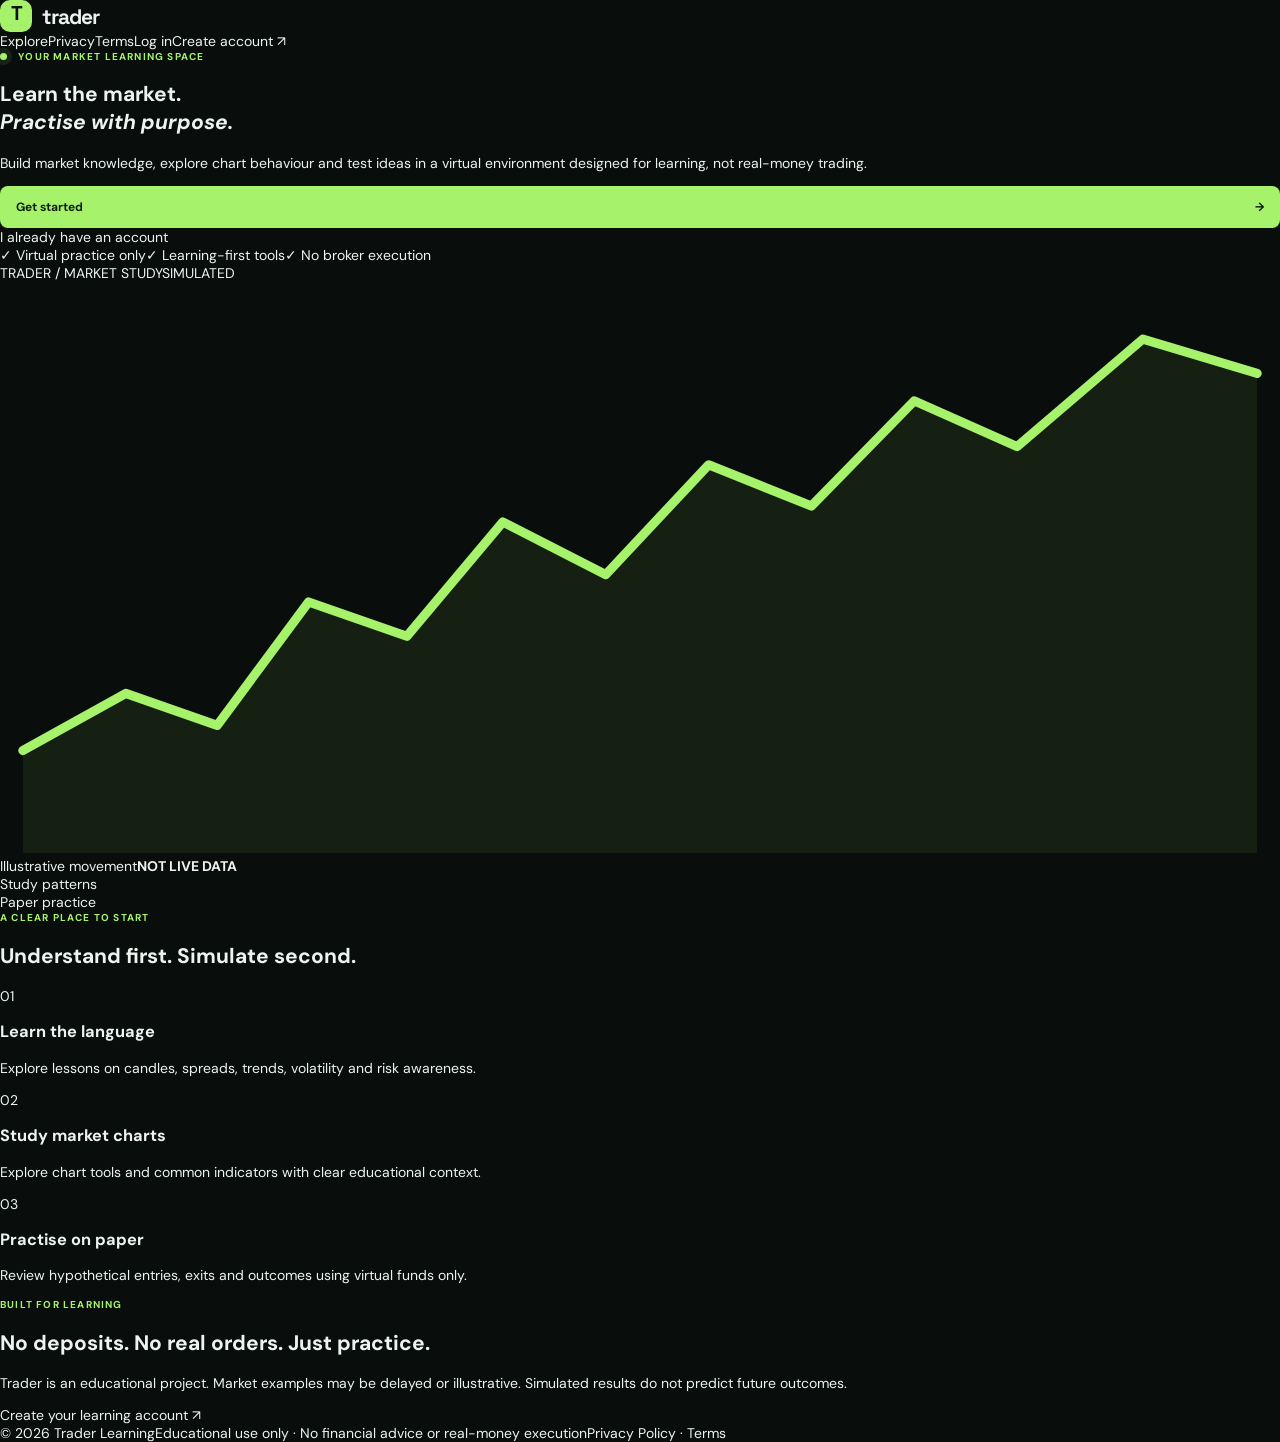
==== commit d7d6add4: "Create public Trader introduction landing page" ====
--- a/index.html
+++ b/index.html
@@ -1,45 +1,37 @@
-<!DOCTYPE html>
-<html lang="en"><head><meta charset="UTF-8"><meta name="viewport" content="width=device-width,initial-scale=1"><meta name="theme-color" content="#090e0c"><meta name="description" content="Learn markets, explore chart concepts and practise with virtual funds."><title>Trader | Learn the markets</title><link rel="preconnect" href="https://fonts.googleapis.com"><link href="https://fonts.googleapis.com/css2?family=DM+Sans:wght@400;500;600;700&family=Space+Grotesk:wght@400;500;600;700&display=swap" rel="stylesheet"><link rel="stylesheet" href="styles.css"><script type="module" src="app.js"></script></head>
-<body>
-<div class="auth-shell" id="authShell"><header class="auth-top"><a class="brand" href="#"><span class="brand-mark">T<span>·</span></span> trader</a><span class="secure-note"><i></i> A smarter way to learn markets</span></header>
-<main class="auth-layout"><section class="intro-panel"><div class="eyebrow"><span class="pulse"></span> YOUR MARKET LEARNING SPACE</div><h1>Understand the market.<br><em>Build your edge.</em></h1><p class="intro-copy">A calmer place to learn trading, explore market behaviour and practise your ideas without putting real money at risk.</p>
-<div class="slide-card"><div class="slide-art"><div class="art-grid"></div><div class="art-orbit orbit-one"></div><div class="art-orbit orbit-two"></div><div class="mini-chart"><span class="chart-label">MARKET STUDY</span><svg viewBox="0 0 420 150" role="img" aria-label="Illustrative market chart"><path d="M8 120 L42 98 L72 108 L105 68 L137 82 L170 45 L205 66 L239 34 L270 51 L306 19 L340 42 L382 12 L412 26" fill="none" stroke="#a6f36b" stroke-width="3" stroke-linecap="round"/><path d="M8 120 L42 98 L72 108 L105 68 L137 82 L170 45 L205 66 L239 34 L270 51 L306 19 L340 42 L382 12 L412 26 L412 150 L8 150Z" fill="#a6f36b" opacity=".1"/></svg><div class="chart-foot"><span>Learn the patterns</span><b>01 / 03</b></div></div><div class="floating-tag tag-a">↗ Learn</div><div class="floating-tag tag-b">Market basics</div></div><div class="slide-copy"><div class="slide-kicker" id="slideKicker">START WITH CLARITY</div><h2 id="slideTitle">Learn how markets move</h2><p id="slideText">Get comfortable with price action, market terminology and the ideas behind trading.</p></div><div class="slide-controls"><div class="dots"><button class="dot active" data-slide="0" aria-label="Slide 1"></button><button class="dot" data-slide="1" aria-label="Slide 2"></button><button class="dot" data-slide="2" aria-label="Slide 3"></button></div><div class="slide-arrows"><button id="prevSlide" aria-label="Previous slide">←</button><button id="nextSlide" aria-label="Next slide">→</button></div></div></div><div class="trust-row"><span>LEARN AT YOUR PACE</span><span>VIRTUAL PRACTICE</span><span>NO REAL-MONEY TRADES</span></div></section>
-<section class="auth-card"><div class="auth-tabs"><button class="auth-tab active" data-mode="login">Log in</button><button class="auth-tab" data-mode="signup">Create account</button></div><div class="auth-heading"><div class="eyebrow">WELCOME TO TRADER</div><h2 id="authTitle">Good to have you back.</h2><p id="authSubtitle">Log in to continue your learning journey.</p></div><form id="authForm"><div id="fullNameGroup" class="signup-name hidden"><label for="fullName">Your name</label><div class="field"><span>◉</span><input id="fullName" type="text" placeholder="Enter your name" autocomplete="name"></div></div><label for="email">Email address</label><div class="field"><span>✉</span><input id="email" type="email" placeholder="you@example.com" autocomplete="email" required></div><label for="password">Password</label><div class="field"><span>⌑</span><input id="password" type="password" placeholder="Enter your password" minlength="8" required><button class="show-pass" type="button" id="togglePassword">Show</button></div><div class="form-extras"><span class="session-note">Secure account access</span><a href="#" id="forgotLink">Forgot password?</a></div><button class="primary-btn full" type="submit"><span id="submitText">Log in to Trader</span><b>→</b></button><p class="form-message" id="formMessage" role="status"></p></form><div class="auth-divider"><span>YOUR LEARNING STARTS HERE</span></div><div class="auth-foot"><span class="shield">✓</span><p>Practise with virtual funds. Learn at your own pace. <strong>No real trades or deposits.</strong></p></div><p class="terms">By continuing, you agree to use Trader for educational purposes only.</p></section></main><footer class="site-footer"><span>© 2026 Trader Learning</span><span>Markets involve risk. Education comes first.</span></footer></div>
-<div class="app-shell hidden" id="appShell"><aside class="sidebar"><a class="brand side-brand" href="#"><span class="brand-mark">T<span>·</span></span> trader</a><div class="workspace-label">WORKSPACE</div><nav class="side-nav"><button class="nav-link active" data-page="overview"><span>◫</span> Overview</button><button class="nav-link" data-page="markets"><span>⌁</span> Market watch</button><button class="nav-link" data-page="practice"><span>◉</span> Paper practice</button><button class="nav-link" data-page="signals"><span>⌁</span> Trading signals <small>FREE</small></button><button class="nav-link" data-page="learn"><span>▤</span> Learning hub</button></nav><div class="sidebar-bottom"><div class="risk-card"><div class="risk-icon">✳</div><strong>Learn before you leap.</strong><p>Every market example here is educational and simulated.</p></div><button class="nav-link" id="logoutBtn"><span>↪</span> Log out</button><div class="profile-mini"><div class="avatar">T</div><div><strong id="profileEmail">Trader learner</strong><span>Learning account</span></div><span class="more">···</span></div></div></aside>
-<main class="main-area"><header class="topbar"><div><span class="breadcrumb">Workspace /</span> <strong id="pageName">Overview</strong></div><div class="top-actions"><span class="market-status"><i></i> SIMULATED ENVIRONMENT</span><button class="icon-btn" aria-label="Notifications">♧</button><div class="avatar small-avatar">T</div></div></header><div class="page-content">
-<section class="page-view active" id="page-overview"><div class="welcome-row"><div><div class="eyebrow">YOUR LEARNING DESK</div><h1>Good day, <span id="welcomeName">Trader</span>.</h1><p>Small steps. Better understanding. Smarter practice.</p></div><button class="outline-btn" data-go="learn">Explore lessons <b>↗</b></button></div>
-<div class="stats-grid"><article class="stat-card"><div class="stat-top">VIRTUAL BALANCE <span>ⓘ</span></div><div class="stat-value">$10,000.00</div><div class="stat-foot"><span class="green-dot"></span> Practice funds only</div></article><article class="stat-card"><div class="stat-top">LEARNING STREAK <span>✳</span></div><div class="stat-value">1 <small>day</small></div><div class="stat-foot">Start building your routine</div></article><article class="stat-card"><div class="stat-top">LESSONS COMPLETED <span>▤</span></div><div class="stat-value" id="lessonCount">0 <small>/ 8</small></div><div class="stat-foot">Your progress, at your pace</div></article><article class="stat-card"><div class="stat-top">WATCHLIST <span>⌁</span></div><div class="stat-value">04 <small>assets</small></div><div class="stat-foot">Illustrative market data</div></article></div>
-<div class="dashboard-grid"><article class="panel chart-panel"><div class="panel-head"><div><div class="eyebrow">MARKET OVERVIEW</div><h3>Market behaviour, at a glance</h3></div><span class="live-pill">DEMO DATA</span></div><div class="chart-legend"><span><i></i> Illustrative price movement</span><span>Last 7 periods</span></div><div class="large-chart"><div class="y-labels"><span>105</span><span>100</span><span>95</span><span>90</span></div><svg viewBox="0 0 700 230" preserveAspectRatio="none" role="img" aria-label="Illustrative market price chart"><path class="grid-line" d="M0 30H700 M0 85H700 M0 140H700 M0 195H700"/><path d="M0 172 C30 165 45 128 80 143 S120 156 150 112 S205 122 230 96 S275 115 310 78 S355 96 390 64 S430 91 470 70 S520 84 550 42 S600 68 630 31 S670 54 700 20 L700 220 L0 220Z" fill="#a6f36b" opacity=".09"/><path d="M0 172 C30 165 45 128 80 143 S120 156 150 112 S205 122 230 96 S275 115 310 78 S355 96 390 64 S430 91 470 70 S520 84 550 42 S600 68 630 31 S670 54 700 20" fill="none" stroke="#a6f36b" stroke-width="3"/></svg></div><div class="chart-x"><span>Period 1</span><span>Period 2</span><span>Period 3</span><span>Period 4</span><span>Period 5</span><span>Period 6</span><span>Period 7</span></div><p class="chart-disclaimer">Illustrative chart for learning purposes. Not live market data.</p></article>
-<article class="panel watch-panel"><div class="panel-head"><div><div class="eyebrow">YOUR SHORTLIST</div><h3>Watchlist</h3></div><button class="text-btn" data-go="markets">View all ↗</button></div><div class="watch-row"><div class="coin-icon bitcoin">₿</div><div class="asset-name"><strong>Bitcoin</strong><span>BTC / USD</span></div><div class="asset-price"><strong>$67,420</strong><span class="positive">+1.8%</span></div></div><div class="watch-row"><div class="coin-icon ethereum">◆</div><div class="asset-name"><strong>Ethereum</strong><span>ETH / USD</span></div><div class="asset-price"><strong>$3,520</strong><span class="positive">+0.9%</span></div></div><div class="watch-row"><div class="coin-icon gold">Au</div><div class="asset-name"><strong>Gold</strong><span>XAU / USD</span></div><div class="asset-price"><strong>$2,340</strong><span class="negative">−0.3%</span></div></div><div class="watch-row"><div class="coin-icon forex">€</div><div class="asset-name"><strong>EUR / USD</strong><span>Forex</span></div><div class="asset-price"><strong>1.0842</strong><span class="positive">+0.2%</span></div></div><p class="chart-disclaimer">Sample figures only. Not current quotes.</p></article></div>
-<div class="bottom-grid"><article class="panel"><div class="panel-head"><div><div class="eyebrow">PICK UP A NEW SKILL</div><h3>Continue learning</h3></div><button class="text-btn" data-go="learn">All lessons ↗</button></div><div class="lesson-feature"><div class="lesson-art"><span>01</span><div class="candles"><i></i><i></i><i></i><i></i><i></i><i></i><i></i></div></div><div class="lesson-info"><span class="lesson-tag">BEGINNER · 8 MIN</span><h4>Reading a candlestick chart</h4><p>Understand what each candle can tell you about price movement.</p><button class="small-primary" data-go="learn">Start lesson →</button></div></div></article><article class="panel insight-panel"><div class="eyebrow">TRADER NOTE</div><div class="insight-symbol">✳</div><h3>Good decisions start with good questions.</h3><p>Before studying a setup, ask what the chart shows, what it does not show, and what could prove your idea wrong.</p><button class="text-btn" data-go="signals">Explore signal studies ↗</button></article></div></section>
-<section class="page-view" id="page-markets"><div class="eyebrow">EXPLORE THE LANDSCAPE</div><h1>Market watch</h1><p class="page-lead">A sample watchlist to help you learn how different markets are discussed. Figures below are fictional examples.</p><div class="panel table-panel"><div class="panel-head"><h3>Assets to study</h3><span class="live-pill">ILLUSTRATIVE DATA</span></div><div class="market-table"><div class="table-row table-head"><span>ASSET</span><span>SYMBOL</span><span>EXAMPLE PRICE</span><span>EXAMPLE CHANGE</span><span>STUDY</span></div><div class="table-row"><b>Bitcoin</b><span>BTC/USD</span><strong>$67,420</strong><span class="positive">+1.8%</span><button class="study-btn" data-study="Bitcoin">Study ↗</button></div><div class="table-row"><b>Ethereum</b><span>ETH/USD</span><strong>$3,520</strong><span class="positive">+0.9%</span><button class="study-btn" data-study="Ethereum">Study ↗</button></div><div class="table-row"><b>Gold</b><span>XAU/USD</span><strong>$2,340</strong><span class="negative">−0.3%</span><button class="study-btn" data-study="Gold">Study ↗</button></div><div class="table-row"><b>Euro / US Dollar</b><span>EUR/USD</span><strong>1.0842</strong><span class="positive">+0.2%</span><button class="study-btn" data-study="EUR/USD">Study ↗</button></div></div></div><div class="notice"><b>Remember:</b> Prices and percentage changes are sample data, not live quotes or a basis for financial decisions.</div></section>
-<section class="page-view" id="page-practice"><div class="eyebrow">LEARN BY DOING</div><h1>Paper practice</h1><p class="page-lead">Explore how a virtual portfolio works. No deposits, no real orders and no financial exposure.</p><div class="practice-grid"><article class="panel virtual-card"><span class="live-pill">SIMULATED ACCOUNT</span><div class="eyebrow">STARTING VIRTUAL BALANCE</div><div class="virtual-balance">$10,000.00</div><p>This is a learning balance. It has no cash value and cannot be withdrawn.</p><div class="virtual-line"></div><div class="virtual-stats"><span>Available practice funds <b>$10,000.00</b></span><span>Open simulated positions <b>0</b></span></div></article><article class="panel"><div class="eyebrow">PRACTICE CHECKLIST</div><h3>Build a repeatable process</h3><ul class="check-list"><li>Write down the market idea you want to study.</li><li>Identify what would invalidate that idea.</li><li>Record a hypothetical entry and exit for review.</li><li>Reflect on the outcome without risking money.</li></ul><span class="practice-label">SIMULATED LEARNING ONLY</span></article></div></section>
-<section class="page-view" id="page-signals">
-<div class="eyebrow">MARKET DATA & TECHNICAL STUDIES</div><h1>Live market signals lab</h1>
-<p class="page-lead">Explore live or delayed market charts and study common MT4/MT5 indicators. Indicator readings are educational context, not personal trade instructions or guaranteed predictions.</p>
-<div class="signal-toolbar panel">
- <div class="signal-control"><label for="marketSymbol">MARKET / SYMBOL</label><select id="marketSymbol">
- <optgroup label="Forex"><option value="FX:EURUSD">EUR / USD</option><option value="FX:GBPUSD">GBP / USD</option><option value="FX:USDJPY">USD / JPY</option><option value="FX:AUDUSD">AUD / USD</option><option value="FX:USDCHF">USD / CHF</option><option value="FX:USDCAD">USD / CAD</option><option value="FX:NZDUSD">NZD / USD</option></optgroup>
- <optgroup label="Metals"><option value="OANDA:XAUUSD">Gold / USD</option><option value="OANDA:XAGUSD">Silver / USD</option></optgroup>
- <optgroup label="Crypto"><option value="BINANCE:BTCUSDT">Bitcoin / USDT</option><option value="BINANCE:ETHUSDT">Ethereum / USDT</option><option value="BINANCE:SOLUSDT">Solana / USDT</option><option value="BINANCE:BNBUSDT">BNB / USDT</option><option value="BINANCE:XRPUSDT">XRP / USDT</option><option value="BINANCE:ADAUSDT">Cardano / USDT</option><option value="BINANCE:DOGEUSDT">Dogecoin / USDT</option></optgroup>
- </select></div>
- <div class="signal-control"><label for="marketInterval">TIMEFRAME</label><select id="marketInterval"><option value="5">5 minutes</option><option value="15">15 minutes</option><option value="60" selected>1 hour</option><option value="240">4 hours</option><option value="D">1 day</option><option value="W">1 week</option></select></div>
- <div class="signal-control custom-symbol-control"><label for="customSymbol">OR ENTER A TRADINGVIEW SYMBOL</label><input id="customSymbol" placeholder="e.g. OANDA:EURGBP" autocomplete="off"></div>
- <button class="primary-btn chart-load-btn" id="loadCustomSymbol" type="button">Load chart <b>↗</b></button>
+<!doctype html>
+<html lang="en">
+<head>
+<meta charset="utf-8"><meta name="viewport" content="width=device-width,initial-scale=1">
+<meta name="theme-color" content="#090e0c">
+<meta name="description" content="Trader is an educational market-learning and paper-practice workspace.">
+<title>Trader | Learn. Explore. Practise.</title>
+<link rel="preconnect" href="https://fonts.googleapis.com">
+<link href="https://fonts.googleapis.com/css2?family=DM+Sans:wght@400;500;600;700&family=Space+Grotesk:wght@400;500;600;700&display=swap" rel="stylesheet">
+<link rel="stylesheet" href="styles.css">
+</head>
+<body class="landing-body">
+<header class="landing-nav"><a class="brand" href="index.html"><span class="brand-mark">T<span>·</span></span> trader</a><nav><a href="#features">Explore</a><a href="privacy.html">Privacy</a><a href="terms.html">Terms</a><a class="landing-login" href="app.html?mode=login">Log in</a><a class="landing-join" href="app.html?mode=signup">Create account ↗</a></nav></header>
+<main>
+<section class="landing-hero">
+<div class="landing-hero-copy"><div class="eyebrow"><span class="pulse"></span> YOUR MARKET LEARNING SPACE</div>
+<h1>Learn the market.<br><em>Practise with purpose.</em></h1>
+<p>Build market knowledge, explore chart behaviour and test ideas in a virtual environment designed for learning, not real-money trading.</p>
+<div class="landing-actions"><a class="primary-btn" href="app.html?mode=signup">Get started <b>→</b></a><a class="landing-secondary" href="app.html?mode=login">I already have an account</a></div>
+<div class="landing-trust"><span>✓ Virtual practice only</span><span>✓ Learning-first tools</span><span>✓ No broker execution</span></div>
 </div>
-<div class="panel live-chart-panel">
- <div class="panel-head"><div><div class="eyebrow">INTERACTIVE PRICE CHART</div><h3 id="chartAssetTitle">EUR / USD</h3></div><span class="live-pill">TRADINGVIEW DATA</span></div>
- <div class="tv-chart-wrap"><div id="tvChartContainer" aria-label="Interactive TradingView market chart"></div></div>
- <p class="chart-disclaimer">Market data is supplied by TradingView and its data providers. Availability, exchange permissions and delays vary by instrument and region. Confirm quotes with your MT4/MT5 broker before interpreting differences.</p>
+<div class="landing-visual" aria-label="Illustrative market chart">
+<div class="landing-visual-top"><span>TRADER / MARKET STUDY</span><span class="landing-status">SIMULATED</span></div>
+<div class="landing-visual-chart"><div class="landing-chart-grid"></div><svg viewBox="0 0 560 250" role="img" aria-label="Illustrative chart line"><path d="M10 205 L55 180 L95 194 L135 140 L178 155 L220 105 L265 128 L310 80 L355 98 L400 52 L445 72 L500 25 L550 40" fill="none" stroke="#a6f36b" stroke-width="4" stroke-linecap="round" stroke-linejoin="round"/><path d="M10 205 L55 180 L95 194 L135 140 L178 155 L220 105 L265 128 L310 80 L355 98 L400 52 L445 72 L500 25 L550 40 L550 250 L10 250Z" fill="#a6f36b" opacity=".08"/></svg></div>
+<div class="landing-visual-bottom"><span>Illustrative movement</span><b>NOT LIVE DATA</b></div>
+<div class="landing-float landing-float-one">Study patterns</div><div class="landing-float landing-float-two">Paper practice</div>
 </div>
-<div class="indicator-grid">
- <article class="panel indicator-card"><span class="indicator-tag">MOMENTUM</span><h3>RSI · Relative Strength Index</h3><p>Common MT4/MT5 oscillator that measures recent price momentum. Learners often study the 30 and 70 reference zones, while remembering that strong trends can keep RSI elevated or depressed.</p><div class="indicator-rule"><b>Study:</b> momentum and divergence. <b>Not:</b> an automatic reversal call.</div></article>
- <article class="panel indicator-card"><span class="indicator-tag">TREND / MOMENTUM</span><h3>MACD</h3><p>Compares moving averages to explore momentum shifts. The MACD line, signal line and histogram can help explain changes in momentum, but can lag and produce false readings in sideways markets.</p><div class="indicator-rule"><b>Study:</b> line relationship and histogram. <b>Not:</b> a guaranteed entry trigger.</div></article>
- <article class="panel indicator-card"><span class="indicator-tag">TREND</span><h3>Moving averages · EMA / SMA</h3><p>Average prices over a selected period. MT4/MT5 learners commonly compare shorter and longer averages to describe trend direction and dynamic areas of interest.</p><div class="indicator-rule"><b>Study:</b> slope and price context. <b>Not:</b> a forecast.</div></article>
- <article class="panel indicator-card"><span class="indicator-tag">VOLATILITY</span><h3>Bollinger Bands</h3><p>Volatility bands around a moving average. Band expansion and contraction describe changing volatility. Touching a band alone does not mean price must reverse.</p><div class="indicator-rule"><b>Study:</b> volatility and compression. <b>Not:</b> a standalone signal.</div></article>
-</div>
-<div class="panel mt-platform-note"><div class="eyebrow">MT4 / MT5 COMPATIBILITY</div><h3>Same analysis concepts, broker-specific prices</h3><p>RSI, MACD, moving averages and Bollinger Bands are standard indicator concepts available in MetaTrader 4 and MetaTrader 5. TradingView symbols and broker symbols may differ, and spreads, candle close times and prices can vary. Match the exact instrument and timeframe on your broker's demo chart before comparing studies.</p></div>
-<div class="notice"><b>Important:</b> Trader is a learning platform. It does not provide personal financial advice, actionable buy/sell calls, automated orders or a guarantee of profitable outcomes. Crypto and forex markets can be highly volatile.</div>
 </section>
-<section class="page-view" id="page-learn"><div class="eyebrow">THE LEARNING HUB</div><h1>Build your market knowledge</h1><p class="page-lead">A practical starting path, from market vocabulary to chart reading and risk awareness.</p><div class="learning-grid" id="learningGrid"><article class="panel learning-card"><span class="lesson-number">01</span><span class="lesson-tag">FOUNDATIONS · 5 MIN</span><h3>What is a financial market?</h3><p>Learn what markets are and why people exchange financial assets.</p><button class="lesson-action" data-lesson="0">Mark complete <span>→</span></button></article><article class="panel learning-card"><span class="lesson-number">02</span><span class="lesson-tag">CHARTS · 8 MIN</span><h3>Reading candlesticks</h3><p>Understand open, high, low and close in a candlestick.</p><button class="lesson-action" data-lesson="1">Mark complete <span>→</span></button></article><article class="panel learning-card"><span class="lesson-number">03</span><span class="lesson-tag">FOUNDATIONS · 6 MIN</span><h3>Bid, ask and spread</h3><p>Explore common terms used when describing market prices.</p><button class="lesson-action" data-lesson="2">Mark complete <span>→</span></button></article><article class="panel learning-card"><span class="lesson-number">04</span><span class="lesson-tag">ANALYSIS · 9 MIN</span><h3>Trends and ranges</h3><p>Recognise the difference between directional and sideways movement.</p><button class="lesson-action" data-lesson="3">Mark complete <span>→</span></button></article><article class="panel learning-card"><span class="lesson-number">05</span><span class="lesson-tag">ANALYSIS · 7 MIN</span><h3>Support and resistance</h3><p>Learn how traders discuss important price areas.</p><button class="lesson-action" data-lesson="4">Mark complete <span>→</span></button></article><article class="panel learning-card"><span class="lesson-number">06</span><span class="lesson-tag">RISK · 8 MIN</span><h3>Risk and position sizing</h3><p>Understand why managing uncertainty matters more than predicting every move.</p><button class="lesson-action" data-lesson="5">Mark complete <span>→</span></button></article><article class="panel learning-card"><span class="lesson-number">07</span><span class="lesson-tag">PRACTICE · 6 MIN</span><h3>Keeping a learning journal</h3><p>Record your assumptions and review what you learn from examples.</p><button class="lesson-action" data-lesson="6">Mark complete <span>→</span></button></article><article class="panel learning-card"><span class="lesson-number">08</span><span class="lesson-tag">MINDSET · 5 MIN</span><h3>Bias and decision-making</h3><p>Spot common thinking traps and practise asking better questions.</p><button class="lesson-action" data-lesson="7">Mark complete <span>→</span></button></article></div></section>
-<footer class="app-footer">Trader is educational. All displayed market figures and practice balances are illustrative. No financial advice or real trading is provided.</footer></div></main></div></body></html>+<section class="landing-features" id="features"><div class="eyebrow">A CLEAR PLACE TO START</div><h2>Understand first. Simulate second.</h2><div class="landing-feature-grid">
+<article><span>01</span><h3>Learn the language</h3><p>Explore lessons on candles, spreads, trends, volatility and risk awareness.</p></article>
+<article><span>02</span><h3>Study market charts</h3><p>Explore chart tools and common indicators with clear educational context.</p></article>
+<article><span>03</span><h3>Practise on paper</h3><p>Review hypothetical entries, exits and outcomes using virtual funds only.</p></article>
+</div></section>
+<section class="landing-note"><div><div class="eyebrow">BUILT FOR LEARNING</div><h2>No deposits. No real orders. Just practice.</h2><p>Trader is an educational project. Market examples may be delayed or illustrative. Simulated results do not predict future outcomes.</p></div><a class="landing-join" href="app.html?mode=signup">Create your learning account ↗</a></section>
+</main>
+<footer class="landing-footer"><span>© 2026 Trader Learning</span><span>Educational use only · No financial advice or real-money execution</span><span><a href="privacy.html">Privacy Policy</a> · <a href="terms.html">Terms</a></span></footer>
+</body></html>
--- a/styles.css
+++ b/styles.css
@@ -1,2 +1,44 @@
 :root{--bg:#090e0c;--panel:#101815;--line:#22312a;--muted:#87958d;--text:#edf4ef;--green:#a6f36b;--red:#ed8c83;--font:'DM Sans',sans-serif;--display:'Space Grotesk',sans-serif}*{box-sizing:border-box}body{margin:0;background:var(--bg);color:var(--text);font-family:var(--font);font-size:14px}button,input{font:inherit}button{cursor:pointer}a{color:inherit;text-decoration:none}.hidden{display:none!important}.auth-shell{min-height:100vh;background:radial-gradient(ellipse at 12% 45%,#4d7e391c,transparent 38%),#090e0c;padding:0 5.6%}.auth-top,.site-footer{height:82px;display:flex;align-items:center;justify-content:space-between;border-bottom:1px solid #ffffff0f}.brand{display:inline-flex;align-items:center;gap:10px;font:700 21px var(--display);letter-spacing:-1px}.brand-mark{width:32px;height:32px;border-radius:10px;background:var(--green);color:#0b1309;display:grid;place-items:center;font:700 20px var(--display)}.brand-mark span{color:#376a1d}.secure-note,.trust-row,.workspace-label,.eyebrow,.stat-top,.chart-disclaimer,.site-footer,.terms,.auth-divider,.lesson-tag,.signal-meta,.app-footer{font-size:10px;letter-spacing:1.2px;color:var(--muted)}.secure-note{display:flex;align-items:center;gap:9px}.secure-note i,.market-status i,.green-dot,.pulse{width:7px;height:7px;background:var(--green);border-radius:50%;display:inline-block}.auth-layout{max-width:1180px;min-height:calc(100vh - 145px);margin:auto;display:grid;grid-template-columns:1.12fr .88fr;align-items:center;gap:9%;padding:48px 0}.intro-panel h1{font:600 clamp(36px,4vw,54px)/1.12 var(--display);letter-spacing:-2.6px;margin:20px 0 16px}.intro-panel h1 em{font-style:normal;color:var(--green)}.intro-copy{max-width:480px;color:#9aa79f;line-height:1.8;font-size:15px;margin-bottom:28px}.eyebrow{color:var(--green);font-weight:700}.pulse{margin-right:8px;box-shadow:0 0 0 5px #a6f36b17}.slide-card{max-width:570px;border:1px solid var(--line);background:#0d1411;border-radius:17px;overflow:hidden}.slide-art{height:210px;position:relative;overflow:hidden;background:linear-gradient(130deg,#14251a,#0c1410 65%);display:grid;place-items:center}.art-grid{position:absolute;inset:0;background-image:linear-gradient(#ffffff09 1px,transparent 1px),linear-gradient(90deg,#ffffff09 1px,transparent 1px);background-size:32px 32px}.art-orbit{position:absolute;border:1px solid #a6f36b22;border-radius:50%;width:290px;height:290px}.orbit-one{transform:scaleX(1.5) rotate(-24deg)}.orbit-two{transform:scaleX(1.2) rotate(40deg);width:210px;height:210px}.mini-chart{position:relative;width:68%;z-index:1;background:#0b120f;border:1px solid #2d4536;border-radius:12px;padding:14px 16px 10px;box-shadow:0 15px 50px #0008}.mini-chart svg{width:100%;height:100px;display:block}.chart-label{font-size:8px;letter-spacing:1.5px;color:#94a49a}.chart-foot{display:flex;justify-content:space-between;font-size:9px;color:#8c9a91}.chart-foot b{color:var(--green)}.floating-tag{position:absolute;background:#1b2a20;border:1px solid #38513b;padding:8px 12px;border-radius:8px;font-size:10px;color:#d5e5d9;z-index:2}.tag-a{left:12%;top:25%}.tag-b{right:10%;bottom:22%}.slide-copy{padding:18px 22px 4px}.slide-kicker{font-size:9px;letter-spacing:1.3px;color:var(--green);font-weight:700}.slide-copy h2{font:600 19px var(--display);margin:8px 0}.slide-copy p{font-size:12px;color:var(--muted);line-height:1.6;margin:0}.slide-controls{display:flex;align-items:center;justify-content:space-between;padding:14px 22px 18px}.dots{display:flex;gap:6px}.dot{width:6px;height:6px;border:0;border-radius:20px;background:#45534a;padding:0}.dot.active{width:22px;background:var(--green)}.slide-arrows{display:flex;gap:7px}.slide-arrows button,.icon-btn{width:30px;height:30px;background:#17211b;border:1px solid var(--line);border-radius:8px;color:var(--text)}.trust-row{display:flex;gap:23px;margin-top:20px;font-size:8px}.auth-card{background:#101713;border:1px solid #26352c;border-radius:18px;padding:34px 36px;max-width:440px;width:100%;justify-self:end;box-shadow:0 24px 80px #0004}.auth-tabs{display:flex;background:#0b110e;padding:4px;border-radius:9px}.auth-tab{flex:1;border:0;background:none;color:var(--muted);padding:10px;border-radius:7px;font-size:12px}.auth-tab.active{background:#1b2a20;color:var(--green);font-weight:700}.auth-heading{margin:28px 0 24px}.auth-heading h2{font:600 25px var(--display);letter-spacing:-.8px;margin:10px 0 6px}.auth-heading p{color:var(--muted);font-size:12px;margin:0}.auth-card form>label{display:block;font-size:11px;color:#c9d4cd;margin:16px 0 8px}.field{height:45px;border:1px solid #2a3a30;border-radius:8px;background:#0b120e;display:flex;align-items:center;padding:0 12px;gap:10px;color:#718178}.field:focus-within{border-color:#7ebd51}.field input{background:none;border:0;outline:0;color:var(--text);width:100%;font-size:12px}.field input::placeholder{color:#59675f}.show-pass{border:0;background:none;color:var(--green);font-size:10px}.form-extras{display:flex;justify-content:space-between;align-items:center;margin:15px 0 20px;font-size:10px}.check-label{display:flex;align-items:center;gap:6px;color:var(--muted)}.check-label input{accent-color:var(--green)}.form-extras a{color:var(--green)}.primary-btn{background:var(--green);color:#10200c;border:0;border-radius:8px;padding:13px 16px;font-weight:700;font-size:12px;display:flex;justify-content:space-between;align-items:center}.primary-btn:hover,.small-primary:hover{background:#bbff8a}.full{width:100%}.form-message{min-height:16px;color:var(--green);font-size:10px;line-height:1.5}.auth-divider{display:flex;align-items:center;gap:12px;margin:16px 0}.auth-divider:before,.auth-divider:after{content:'';height:1px;background:var(--line);flex:1}.auth-foot{display:flex;gap:10px;align-items:flex-start;background:#142019;padding:12px;border-radius:9px}.shield{width:19px;height:19px;display:grid;place-items:center;background:#263c29;color:var(--green);border-radius:6px;flex:none}.auth-foot p{font-size:10px;line-height:1.6;color:#9ca99f;margin:0}.auth-foot strong{color:#dce8df}.terms{text-align:center;font-size:9px;letter-spacing:0;margin:18px 0 0}.site-footer{height:62px;border:0;font-size:9px;letter-spacing:.3px}.app-shell{min-height:100vh;display:grid;grid-template-columns:238px 1fr;background:#0a100d}.sidebar{height:100vh;position:sticky;top:0;border-right:1px solid var(--line);padding:27px 17px 18px;display:flex;flex-direction:column;background:#0d1410}.side-brand{padding:0 10px 35px}.workspace-label{font-size:9px;padding:0 11px 12px}.side-nav{display:grid;gap:5px}.nav-link{width:100%;border:0;background:transparent;color:#9aa79e;padding:12px 11px;border-radius:8px;text-align:left;display:flex;align-items:center;gap:12px;font-size:12px}.nav-link>span{font-size:17px;width:18px;text-align:center}.nav-link.active,.nav-link:hover{background:#1a2920;color:var(--green)}.nav-link small{margin-left:auto;color:var(--green);font-size:8px;letter-spacing:.8px}.sidebar-bottom{margin-top:auto}.risk-card{background:#142019;border:1px solid #27392d;border-radius:10px;padding:15px;margin-bottom:18px}.risk-icon{color:var(--green);font-size:20px}.risk-card strong{display:block;font:600 12px var(--display);margin:8px 0 5px}.risk-card p{font-size:10px;color:var(--muted);line-height:1.6;margin:0}.profile-mini{display:flex;align-items:center;gap:9px;border-top:1px solid var(--line);padding:17px 5px 0;margin-top:12px}.avatar{width:30px;height:30px;background:#263b2a;color:var(--green);display:grid;place-items:center;border-radius:9px;font-weight:700}.profile-mini strong,.profile-mini span{display:block;font-size:10px}.profile-mini span{color:var(--muted);margin-top:3px}.profile-mini .more{margin-left:auto;font-size:19px}.main-area{min-width:0}.topbar{height:70px;border-bottom:1px solid var(--line);display:flex;align-items:center;justify-content:space-between;padding:0 4.2%;background:#0d1410}.topbar>div:first-child{font-size:12px}.breadcrumb{color:#718077}.top-actions{display:flex;align-items:center;gap:17px}.market-status{font-size:8px;letter-spacing:1px;color:#a7b4aa;display:flex;align-items:center;gap:8px}.market-status i{width:6px;height:6px}.small-avatar{width:29px;height:29px}.page-content{max-width:1500px;margin:auto;padding:38px 4.2% 22px}.page-view{display:none}.page-view.active{display:block}.welcome-row{display:flex;justify-content:space-between;align-items:center;margin-bottom:27px}.welcome-row h1,.page-view>h1{font:600 29px var(--display);letter-spacing:-1.2px;margin:9px 0 5px}.welcome-row p,.page-lead{font-size:12px;color:var(--muted);margin:0}.outline-btn{border:1px solid #3b5140;background:transparent;color:var(--green);padding:10px 14px;border-radius:8px;font-size:11px}.outline-btn b{margin-left:15px}.stats-grid{display:grid;grid-template-columns:repeat(4,1fr);gap:13px;margin-bottom:17px}.stat-card,.panel{background:var(--panel);border:1px solid var(--line);border-radius:11px}.stat-card{padding:17px}.stat-top{display:flex;justify-content:space-between;font-size:8px}.stat-value{font:600 24px var(--display);margin:13px 0 8px}.stat-value small{font-size:12px;color:var(--muted)}.stat-foot{font-size:9px;color:var(--muted);display:flex;align-items:center;gap:7px}.green-dot{width:5px;height:5px}.dashboard-grid{display:grid;grid-template-columns:1.65fr 1fr;gap:14px}.panel{padding:19px}.panel-head{display:flex;align-items:center;justify-content:space-between;gap:10px}.panel-head h3,.panel h3{font:600 15px var(--display);margin:6px 0 0}.live-pill,.neutral-pill{font-size:8px;letter-spacing:.7px;border:1px solid #39513c;color:var(--green);padding:5px 8px;border-radius:20px;white-space:nowrap}.chart-legend{display:flex;justify-content:space-between;color:var(--muted);font-size:9px;margin:24px 0 10px}.chart-legend i{display:inline-block;width:7px;height:7px;border-radius:50%;background:var(--green);margin-right:6px}.large-chart{height:190px;position:relative;padding-left:35px}.large-chart svg{width:100%;height:100%;overflow:visible}.grid-line{stroke:#26352c;stroke-width:1;stroke-dasharray:3 5}.y-labels{position:absolute;left:0;top:0;bottom:0;display:flex;flex-direction:column;justify-content:space-between;color:#65736a;font-size:8px}.chart-x{display:flex;justify-content:space-between;padding-left:35px;color:#65736a;font-size:8px}.chart-disclaimer{font-size:8px;letter-spacing:.2px;margin:15px 0 0}.watch-row{display:flex;align-items:center;padding:14px 0;border-bottom:1px solid #202d25;gap:10px}.watch-row:last-of-type{border:0}.coin-icon{width:31px;height:31px;border-radius:50%;display:grid;place-items:center;font-weight:700}.bitcoin{background:#342817;color:#f6b94e}.ethereum{background:#202b45;color:#a6b7ff}.gold{background:#3c3420;color:#e7cb73;font-size:10px}.forex{background:#1d342a;color:#a6f36b}.asset-name{flex:1}.asset-name strong,.asset-name span,.asset-price strong,.asset-price span{display:block}.asset-name strong,.asset-price strong{font-size:10px}.asset-name span,.asset-price span{font-size:9px;color:var(--muted);margin-top:4px}.asset-price{text-align:right}.positive{color:var(--green)!important}.negative{color:var(--red)!important}.bottom-grid{display:grid;grid-template-columns:1.65fr 1fr;gap:14px;margin-top:14px}.lesson-feature{display:flex;gap:16px;margin-top:18px;align-items:center}.lesson-art{width:128px;height:108px;border-radius:9px;background:linear-gradient(140deg,#253d29,#111b14);position:relative;overflow:hidden;flex:none}.lesson-art>span{position:absolute;top:10px;left:12px;color:#d6edcf;font:600 22px var(--display)}.candles{position:absolute;bottom:15px;left:17px;right:15px;display:flex;align-items:end;gap:8px;height:50px}.candles i{width:8px;background:var(--green);height:27px;position:relative;border-radius:1px}.candles i:before{content:'';position:absolute;left:3px;top:-9px;height:46px;width:1px;background:var(--green)}.candles i:nth-child(2){height:36px}.candles i:nth-child(3){height:20px}.candles i:nth-child(4){height:42px}.candles i:nth-child(5){height:31px}.candles i:nth-child(6){height:46px}.candles i:nth-child(7){height:38px}.lesson-info{min-width:0}.lesson-tag{font-size:8px;color:var(--green)}.lesson-info h4{font:600 13px var(--display);margin:7px 0}.lesson-info p,.signal-card p{font-size:10px;color:var(--muted);line-height:1.6;margin:0 0 11px}.small-primary{background:var(--green);border:0;border-radius:6px;padding:8px 10px;color:#13200f;font-size:9px;font-weight:700}.insight-panel{position:relative;overflow:hidden}.insight-symbol{font-size:27px;color:var(--green);margin:16px 0 8px}.insight-panel h3{max-width:260px;line-height:1.35}.insight-panel p{font-size:10px;color:var(--muted);line-height:1.7;max-width:300px}.text-btn{background:none;border:0;color:var(--green);font-size:10px}.page-view>h1{margin-bottom:7px}.page-lead{line-height:1.7;margin-bottom:25px}.table-panel{margin-top:18px}.market-table{margin-top:18px}.table-row{display:grid;grid-template-columns:1.3fr 1fr 1fr 1fr .6fr;align-items:center;gap:10px;padding:15px 8px;border-bottom:1px solid #202d25;font-size:10px}.table-row:last-child{border:0}.table-head{color:var(--muted);font-size:8px;letter-spacing:.8px}.study-btn{background:#1b2a20;color:var(--green);border:1px solid #334a37;border-radius:6px;padding:7px;font-size:9px}.notice{border:1px solid #3c432b;background:#1b2015;color:#c0c9b7;padding:14px 16px;border-radius:9px;font-size:10px;line-height:1.7;margin-top:17px}.notice b{color:var(--green)}.practice-grid{display:grid;grid-template-columns:1fr 1fr;gap:15px}.virtual-card{background:linear-gradient(130deg,#14231a,#101815)}.virtual-balance{font:600 36px var(--display);margin:13px 0}.virtual-card p{font-size:10px;color:var(--muted)}.virtual-line{height:1px;background:var(--line);margin:20px 0}.virtual-stats span{display:flex;justify-content:space-between;color:var(--muted);font-size:10px;margin:12px 0}.virtual-stats b{color:var(--text)}.check-list{padding-left:17px;color:#aab6ad;font-size:11px;line-height:2.3}.practice-label{font-size:8px;color:var(--green);letter-spacing:1px}.signal-grid{display:grid;grid-template-columns:repeat(3,1fr);gap:14px}.signal-card h3{margin:17px 0 8px}.signal-top{display:flex;justify-content:space-between;gap:6px}.neutral-pill{color:#bdc7bf;border-color:#39443c}.signal-visual{height:86px;border-radius:8px;background:#142019;margin:15px 0;display:flex;align-items:center;justify-content:center;gap:10px;color:var(--green);font:600 25px var(--display)}.signal-visual span{font:10px var(--font);color:#a8b5ab}.level-visual{position:relative}.level-visual i{position:absolute;left:10%;right:10%;height:1px;border-top:1px dashed #a6f36b66}.level-visual i:first-child{top:28px}.level-visual i:nth-child(2){bottom:25px}.level-visual span{z-index:1;background:#142019;padding:5px}.risk-visual{color:#e6c77d}.signal-meta{display:flex;justify-content:space-between;font-size:8px;letter-spacing:.2px}.learning-grid{display:grid;grid-template-columns:repeat(4,1fr);gap:13px}.learning-card{position:relative;min-height:205px;padding:18px}.lesson-number{display:block;font:600 27px var(--display);color:#48634a;margin-bottom:20px}.learning-card h3{font-size:13px;line-height:1.35;margin:8px 0}.learning-card p{font-size:10px;line-height:1.6;color:var(--muted);min-height:48px}.lesson-action{display:flex;justify-content:space-between;width:100%;background:none;border:0;border-top:1px solid var(--line);padding:12px 0 0;color:var(--green);font-size:10px;text-align:left}.lesson-action.done{color:#9aa79e}.lesson-action.done span{color:var(--green)}.app-footer{border-top:1px solid var(--line);margin-top:28px;padding:17px 0 0;line-height:1.6;letter-spacing:.2px}@media(max-width:1050px){.auth-layout{gap:4%}.auth-card{padding:27px}.stats-grid{grid-template-columns:repeat(2,1fr)}.learning-grid{grid-template-columns:repeat(2,1fr)}}@media(max-width:760px){.auth-shell{padding:0 5%}.auth-top{height:65px}.secure-note{font-size:0}.auth-layout{grid-template-columns:1fr;padding:35px 0;gap:25px}.intro-panel h1{font-size:39px}.intro-copy{font-size:13px}.slide-art{height:175px}.trust-row{gap:12px;font-size:7px;flex-wrap:wrap}.auth-card{justify-self:stretch;max-width:none;padding:25px}.site-footer{font-size:8px}.app-shell{grid-template-columns:1fr}.sidebar{height:auto;position:static;padding:14px;display:block;border-right:0;border-bottom:1px solid var(--line)}.side-brand{padding:0 5px 12px}.workspace-label,.risk-card,.profile-mini{display:none}.side-nav{display:flex;overflow-x:auto;gap:4px}.nav-link{width:auto;white-space:nowrap;padding:9px;font-size:10px}.nav-link>span{display:none}.sidebar-bottom{margin:0}.sidebar-bottom>.nav-link{position:absolute;right:12px;top:13px;width:auto;padding:8px}.sidebar-bottom>.nav-link span{display:none}.topbar{height:55px;padding:0 5%}.market-status{font-size:0}.top-actions{gap:10px}.page-content{padding:25px 5%}.welcome-row{align-items:flex-start;gap:12px}.welcome-row h1,.page-view>h1{font-size:24px}.outline-btn{font-size:9px;white-space:nowrap}.dashboard-grid,.bottom-grid,.practice-grid{grid-template-columns:1fr}.signal-grid{grid-template-columns:1fr}.lesson-feature{align-items:flex-start}.lesson-art{width:100px;height:95px}.table-row{grid-template-columns:1.2fr .9fr 1fr .8fr}.table-row>*:nth-child(2),.table-head>*:nth-child(2){display:none}.learning-grid{grid-template-columns:1fr 1fr}.stat-card{padding:13px}.stat-value{font-size:20px}.panel{padding:15px}}@media(max-width:420px){.learning-grid{grid-template-columns:1fr}.stats-grid{gap:8px}.stat-top{font-size:7px}.table-row{grid-template-columns:1fr 1fr .8fr;font-size:9px}.table-row>*:nth-child(4),.table-head>*:nth-child(4){display:none}.trust-row{display:none}.auth-heading h2{font-size:22px}}
-.signup-name{margin:0 0 4px}.signup-name label{display:block;font-size:11px;color:#c9d4cd;margin:16px 0 8px}.session-note{color:var(--muted);font-size:10px}.form-message.error{color:var(--red)}.form-message.success{color:var(--green)}.signal-card{min-height:250px}+.signup-name{margin:0 0 4px}.signup-name label{display:block;font-size:11px;color:#c9d4cd;margin:16px 0 8px}.session-note{color:var(--muted);font-size:10px}.form-message.error{color:var(--red)}.form-message.success{color:var(--green)}.signal-card{min-height:250px}
+.signal-toolbar{display:grid;grid-template-columns:1.1fr .8fr 1.2fr auto;gap:12px;align-items:end;margin-bottom:15px;padding:16px}
+.signal-control{min-width:0}.signal-control label{display:block;color:var(--muted);font-size:8px;letter-spacing:1px;margin-bottom:8px;font-weight:700}
+.signal-control select,.signal-control input{width:100%;height:40px;border:1px solid #2a3a30;border-radius:7px;background:#0b120e;color:var(--text);padding:0 10px;font:11px var(--font);outline:none}
+.signal-control select:focus,.signal-control input:focus{border-color:var(--green)}
+.chart-load-btn{height:40px;white-space:nowrap;padding:0 14px}
+.live-chart-panel{padding:18px;margin-bottom:15px}
+.tv-chart-wrap{height:560px;width:100%;margin-top:16px;border:1px solid #25342b;border-radius:8px;overflow:hidden;background:#0b110e}
+#tvChartContainer{height:100%;width:100%}
+#tvChartContainer iframe{border:0}
+.indicator-grid{display:grid;grid-template-columns:repeat(2,minmax(0,1fr));gap:13px}
+.indicator-card h3{margin:9px 0;font-size:14px}
+.indicator-card p,.mt-platform-note p{font-size:11px;line-height:1.75;color:var(--muted)}
+.indicator-tag{font-size:8px;letter-spacing:1px;color:var(--green);font-weight:700}
+.indicator-rule{font-size:9px;line-height:1.8;color:#aab6ad;border-top:1px solid var(--line);padding-top:10px}
+.indicator-rule b{color:var(--text)}
+.mt-platform-note{margin-top:14px}
+.mt-platform-note h3{margin:8px 0}
+@media(max-width:900px){.signal-toolbar{grid-template-columns:1fr 1fr}.custom-symbol-control{grid-column:1}.chart-load-btn{grid-column:2;grid-row:2}}
+@media(max-width:600px){.signal-toolbar{grid-template-columns:1fr}.custom-symbol-control,.chart-load-btn{grid-column:auto;grid-row:auto}.tv-chart-wrap{height:430px}.indicator-grid{grid-template-columns:1fr}}
+
+.bot-safety-strip{display:flex;justify-content:space-between;gap:12px;flex-wrap:wrap;padding:11px 14px;margin:15px 0;background:#102219;border:1px solid #28553a;border-radius:8px;color:#7fe2a0;font-size:9px;letter-spacing:.6px}
+.bot-setup-panel{padding:18px;margin-bottom:15px}
+.bot-form-grid{display:grid;grid-template-columns:repeat(2,minmax(0,1fr));gap:14px;margin:20px 0}
+.bot-form-grid input[type=file]{font-size:10px;padding:8px}
+.bot-file-help,.bot-run-message{font-size:10px;color:var(--muted);line-height:1.7;margin:10px 0 14px}
+.bot-run-message.error{color:#ff8585}
+.bot-results-grid{display:grid;grid-template-columns:1.5fr 1fr;gap:13px;margin-bottom:15px}
+.bot-result-main,.bot-trades-panel{grid-column:1/-1}
+.bot-metrics{display:grid;grid-template-columns:repeat(3,minmax(0,1fr));gap:12px;margin-top:16px}
+.bot-metric{padding:12px;border:1px solid var(--line);border-radius:8px;display:grid;gap:7px}
+.bot-metric span,.bot-risk-summary{font-size:10px;color:var(--muted)}
+.bot-metric b{font-size:17px;color:var(--text)}
+.bot-risk-summary p{padding:7px 0;border-bottom:1px solid var(--line)}
+.bot-risk-summary b{color:var(--text)}
+.bot-trades-scroll{overflow-x:auto}
+.bot-trades-table{width:100%;border-collapse:collapse;font-size:10px;margin-top:12px}
+.bot-trades-table th,.bot-trades-table td{text-align:left;padding:10px;border-bottom:1px solid var(--line);white-space:nowrap}
+.bot-trades-table th{color:var(--muted);font-weight:600}
+@media(max-width:650px){.bot-form-grid,.bot-results-grid{grid-template-columns:1fr}.bot-result-main,.bot-trades-panel{grid-column:auto}.bot-metrics{grid-template-columns:repeat(2,minmax(0,1fr))}}
+
+/* Account menu and interactive learning reader */
+.profile-mini{position:relative}.profile-mini .more{cursor:pointer;user-select:none;padding:7px 10px;border-radius:8px}.profile-mini .more:hover{background:#202a23}.profile-menu{position:absolute;right:8px;bottom:54px;z-index:50;min-width:190px;padding:7px;background:#151d18;border:1px solid #344237;border-radius:12px;box-shadow:0 16px 40px #0008}.profile-menu button{display:block;width:100%;border:0;background:transparent;color:#e8eee8;text-align:left;padding:10px 12px;border-radius:8px;cursor:pointer;font:inherit}.profile-menu button:hover{background:#263329}.trader-modal{display:none;position:fixed;inset:0;z-index:1000;background:#050906c9;align-items:center;justify-content:center;padding:20px}.trader-modal.open{display:flex}.trader-modal-card{position:relative;width:min(560px,100%);max-height:85vh;overflow:auto;background:#111a14;border:1px solid #354639;border-radius:18px;padding:30px;color:#edf4ec;box-shadow:0 24px 80px #0009}.trader-modal-card h2{font-family:"Space Grotesk",sans-serif;font-size:26px;margin:12px 0}.trader-modal-card .modal-copy{line-height:1.75;color:#c0cabe}.modal-close{position:absolute;right:16px;top:12px;border:0;background:transparent;color:#e8eee8;font-size:28px;cursor:pointer}.lesson-takeaway{margin:22px 0;padding:16px;border-radius:12px;background:#1c2a20;border:1px solid #354a39}.lesson-takeaway p{margin:8px 0 0;color:#c6d1c5;line-height:1.65}.modal-lesson-number{display:inline-block;margin-top:16px}.lesson-card-clickable{cursor:pointer;transition:border-color .18s,transform .18s}.lesson-card-clickable:hover,.lesson-card-clickable:focus-visible{border-color:#a6f36b;transform:translateY(-2px);outline:none}.lesson-complete-btn:disabled{opacity:.7;cursor:default}
